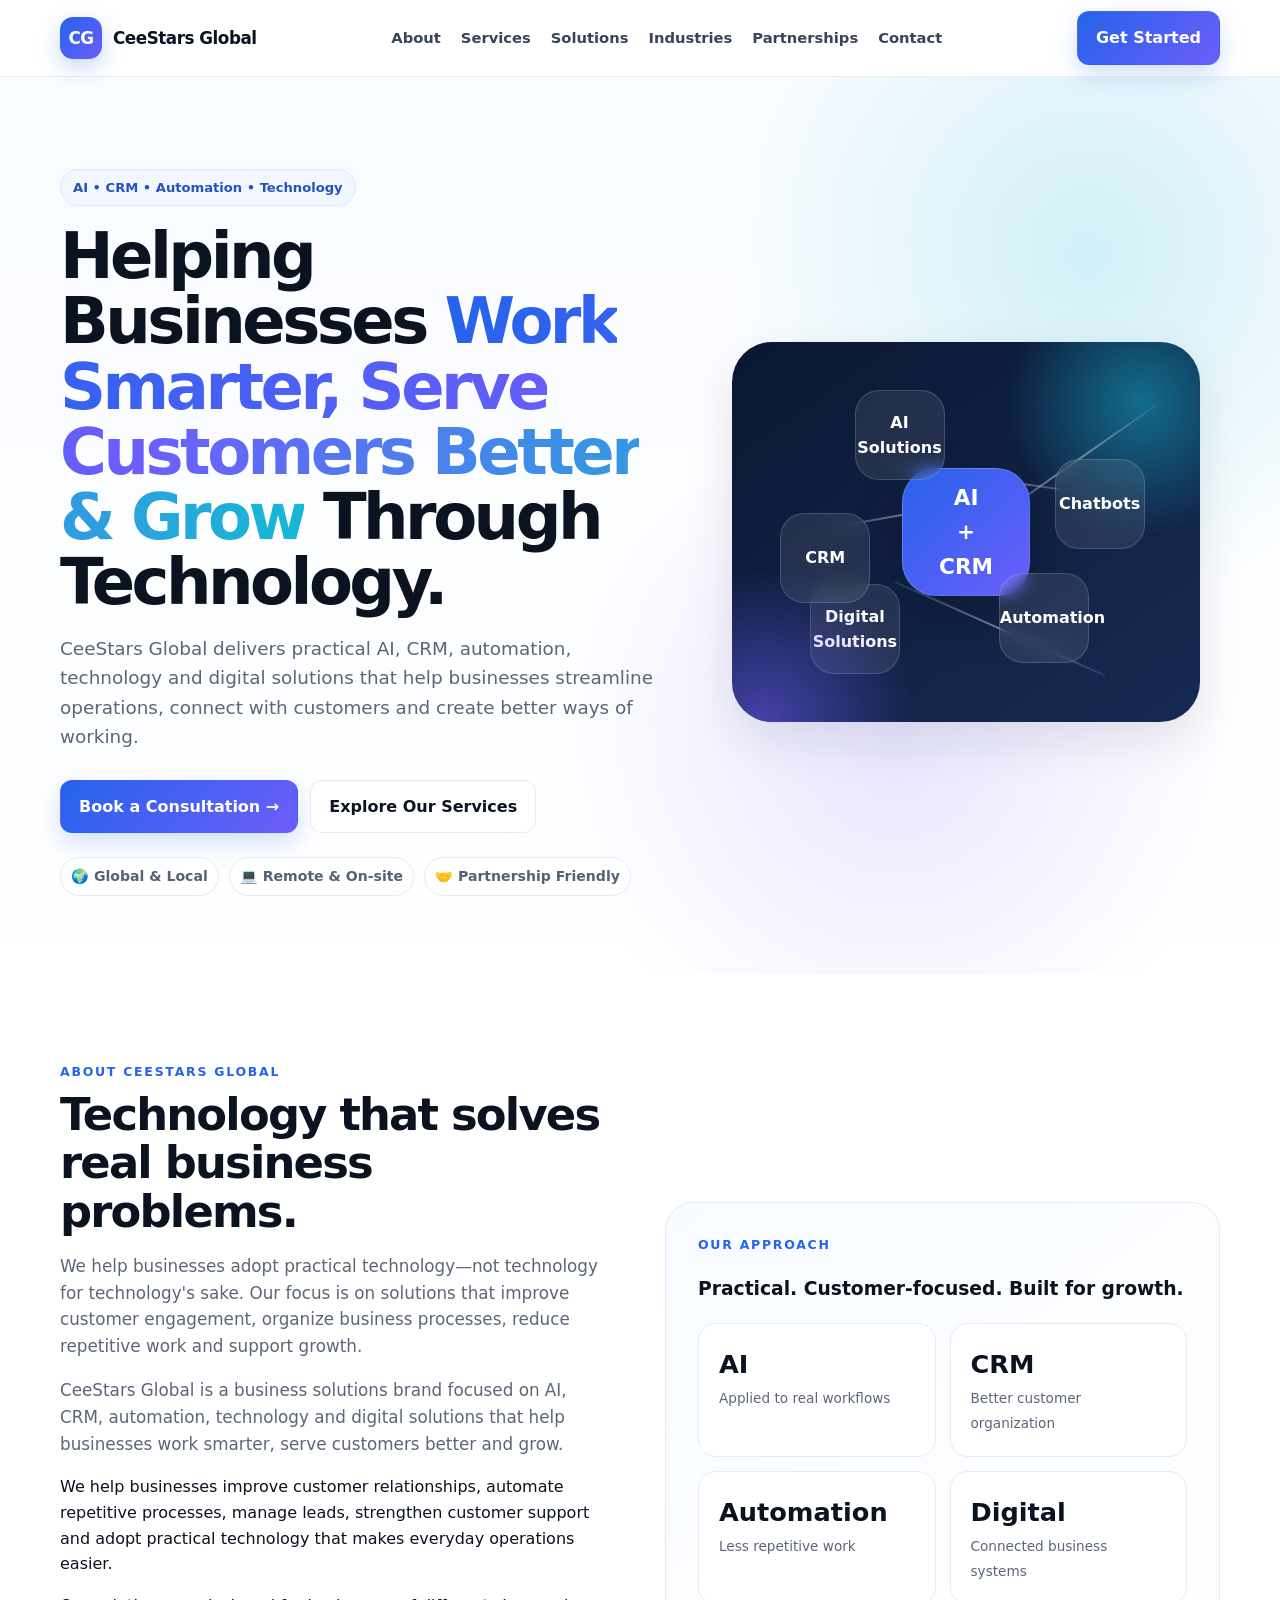
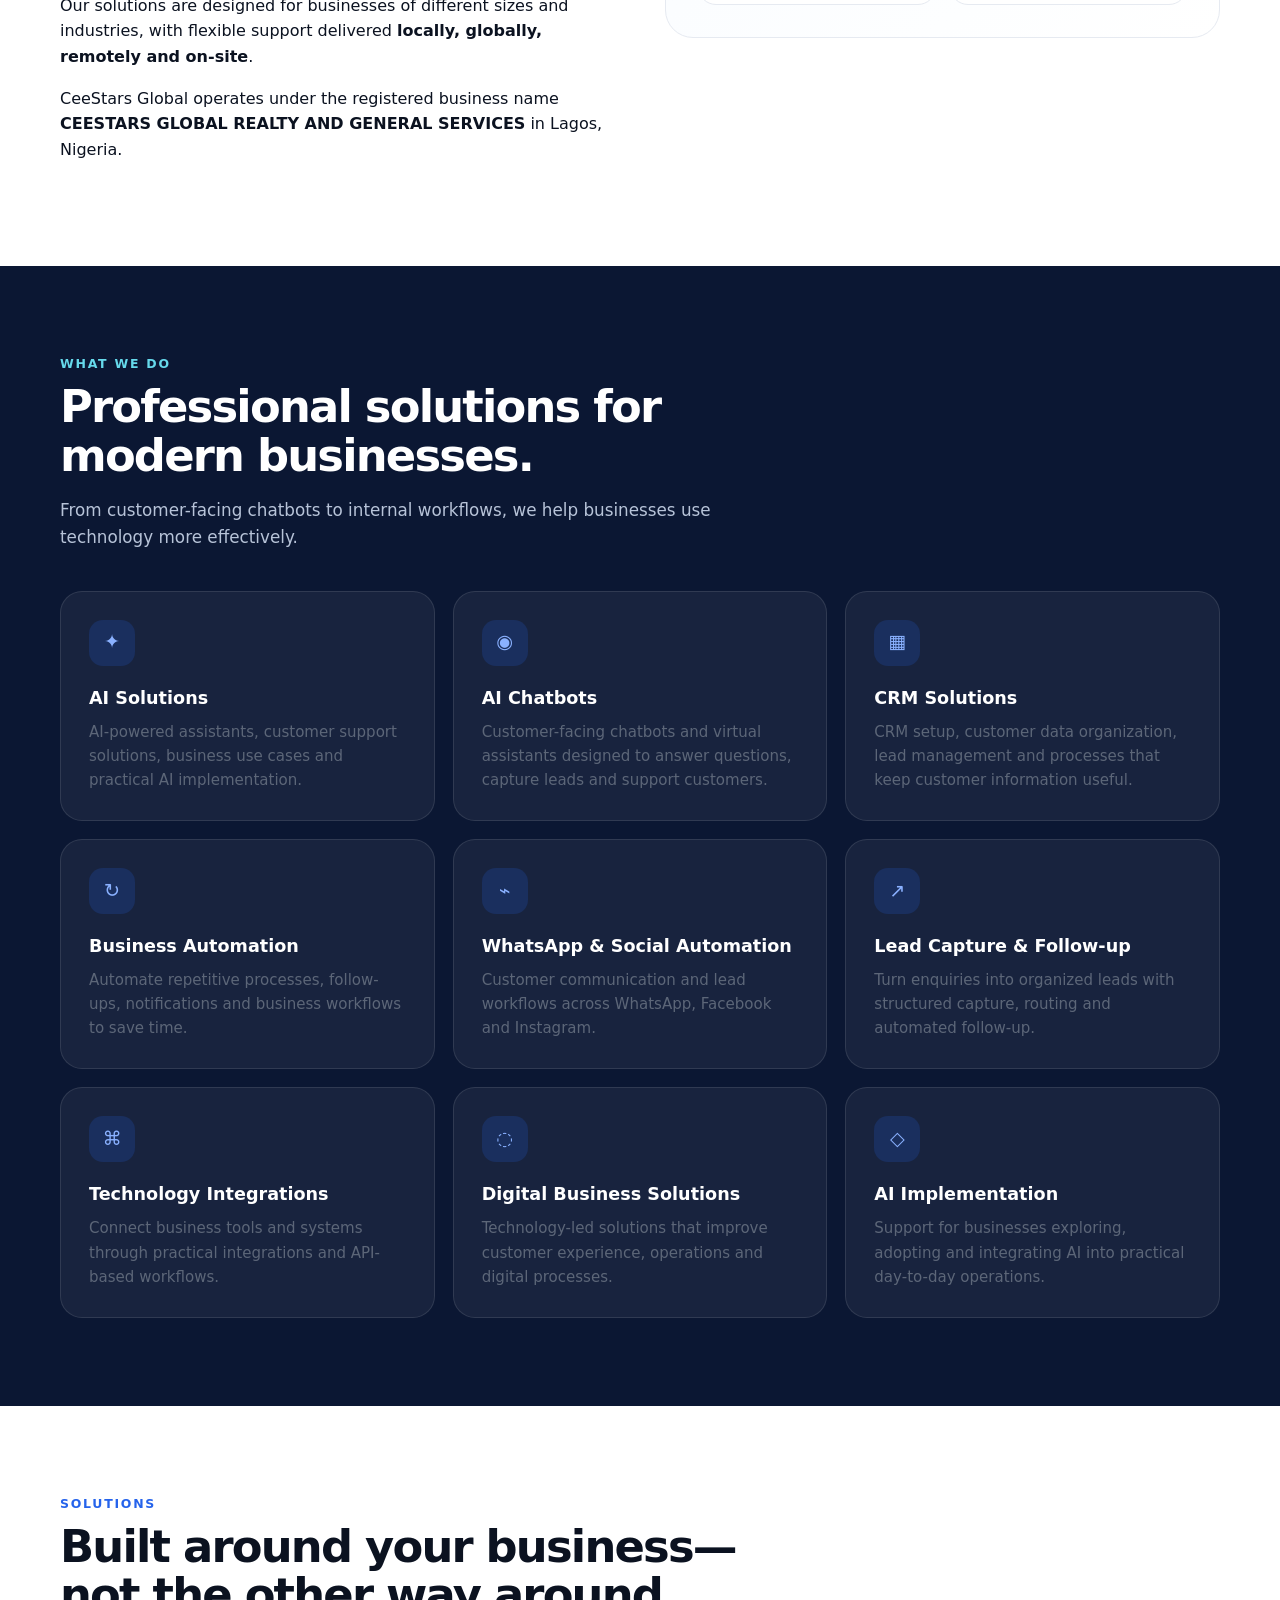
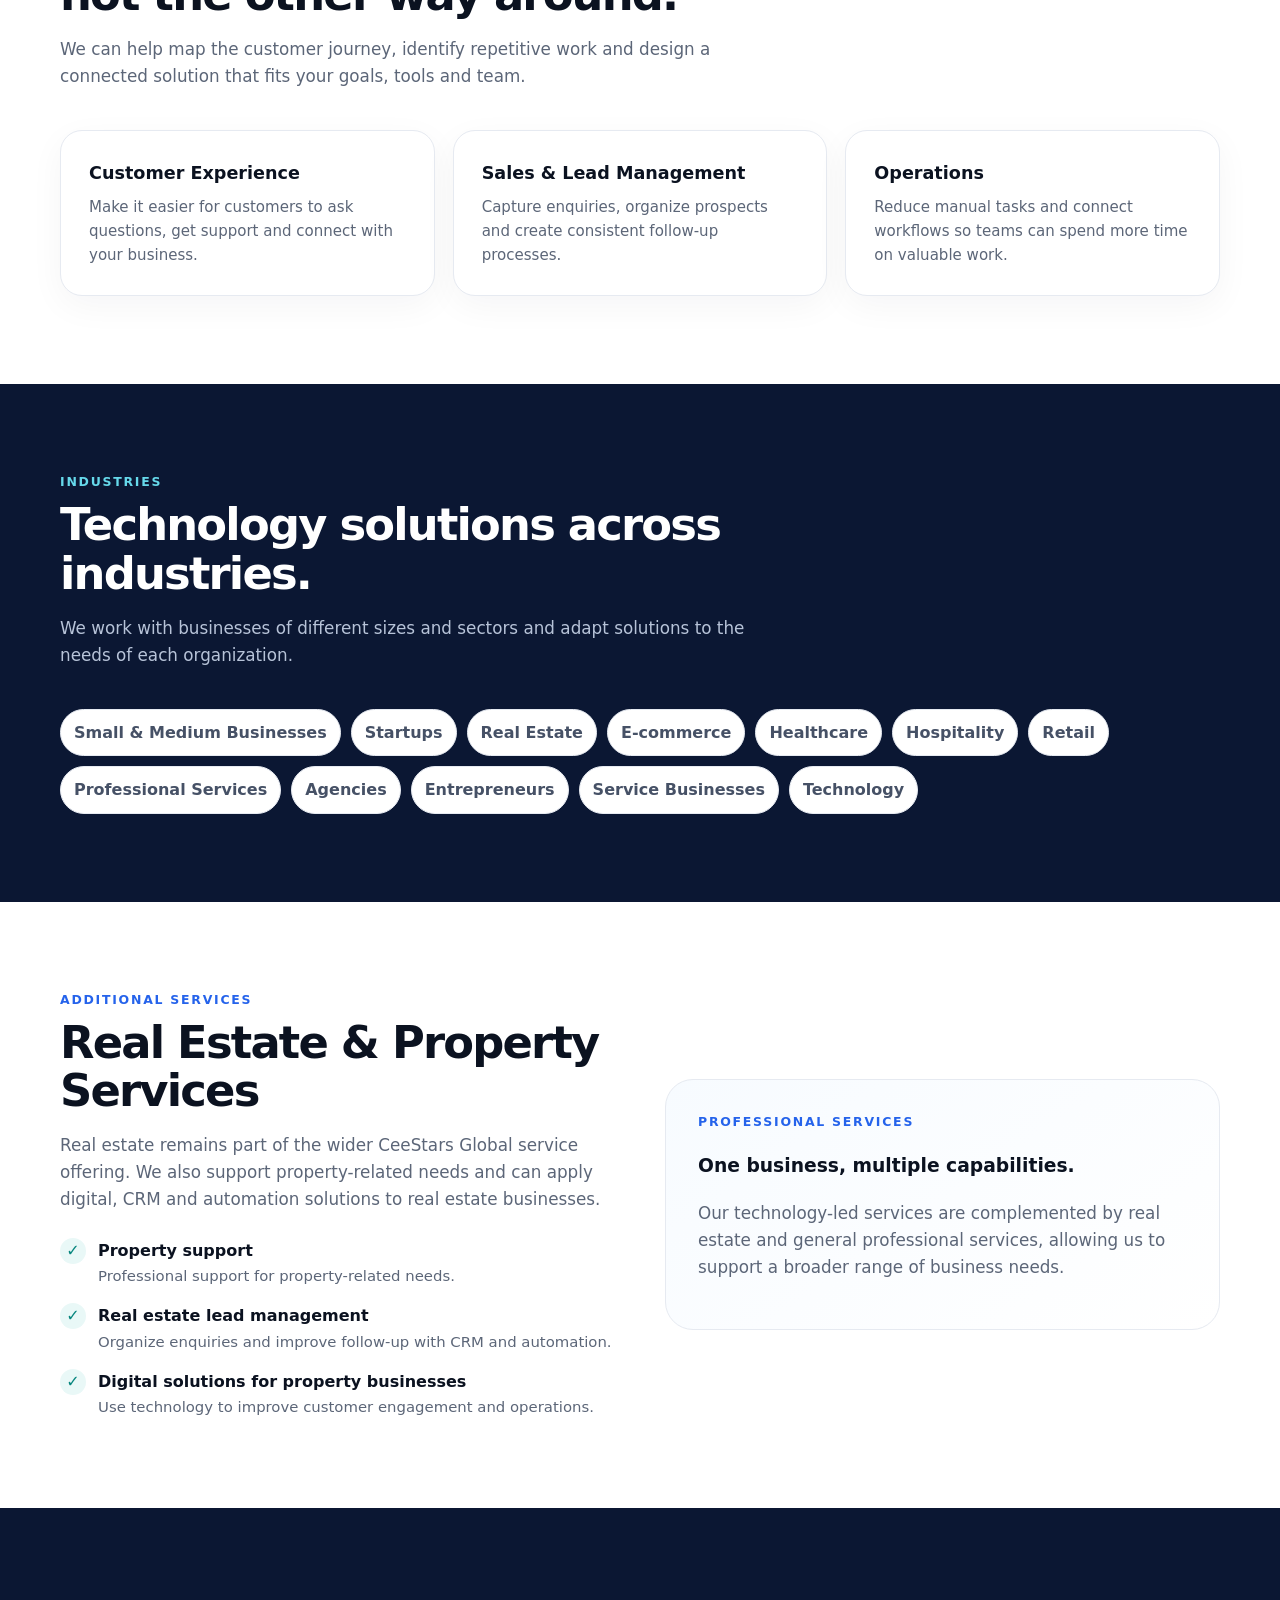
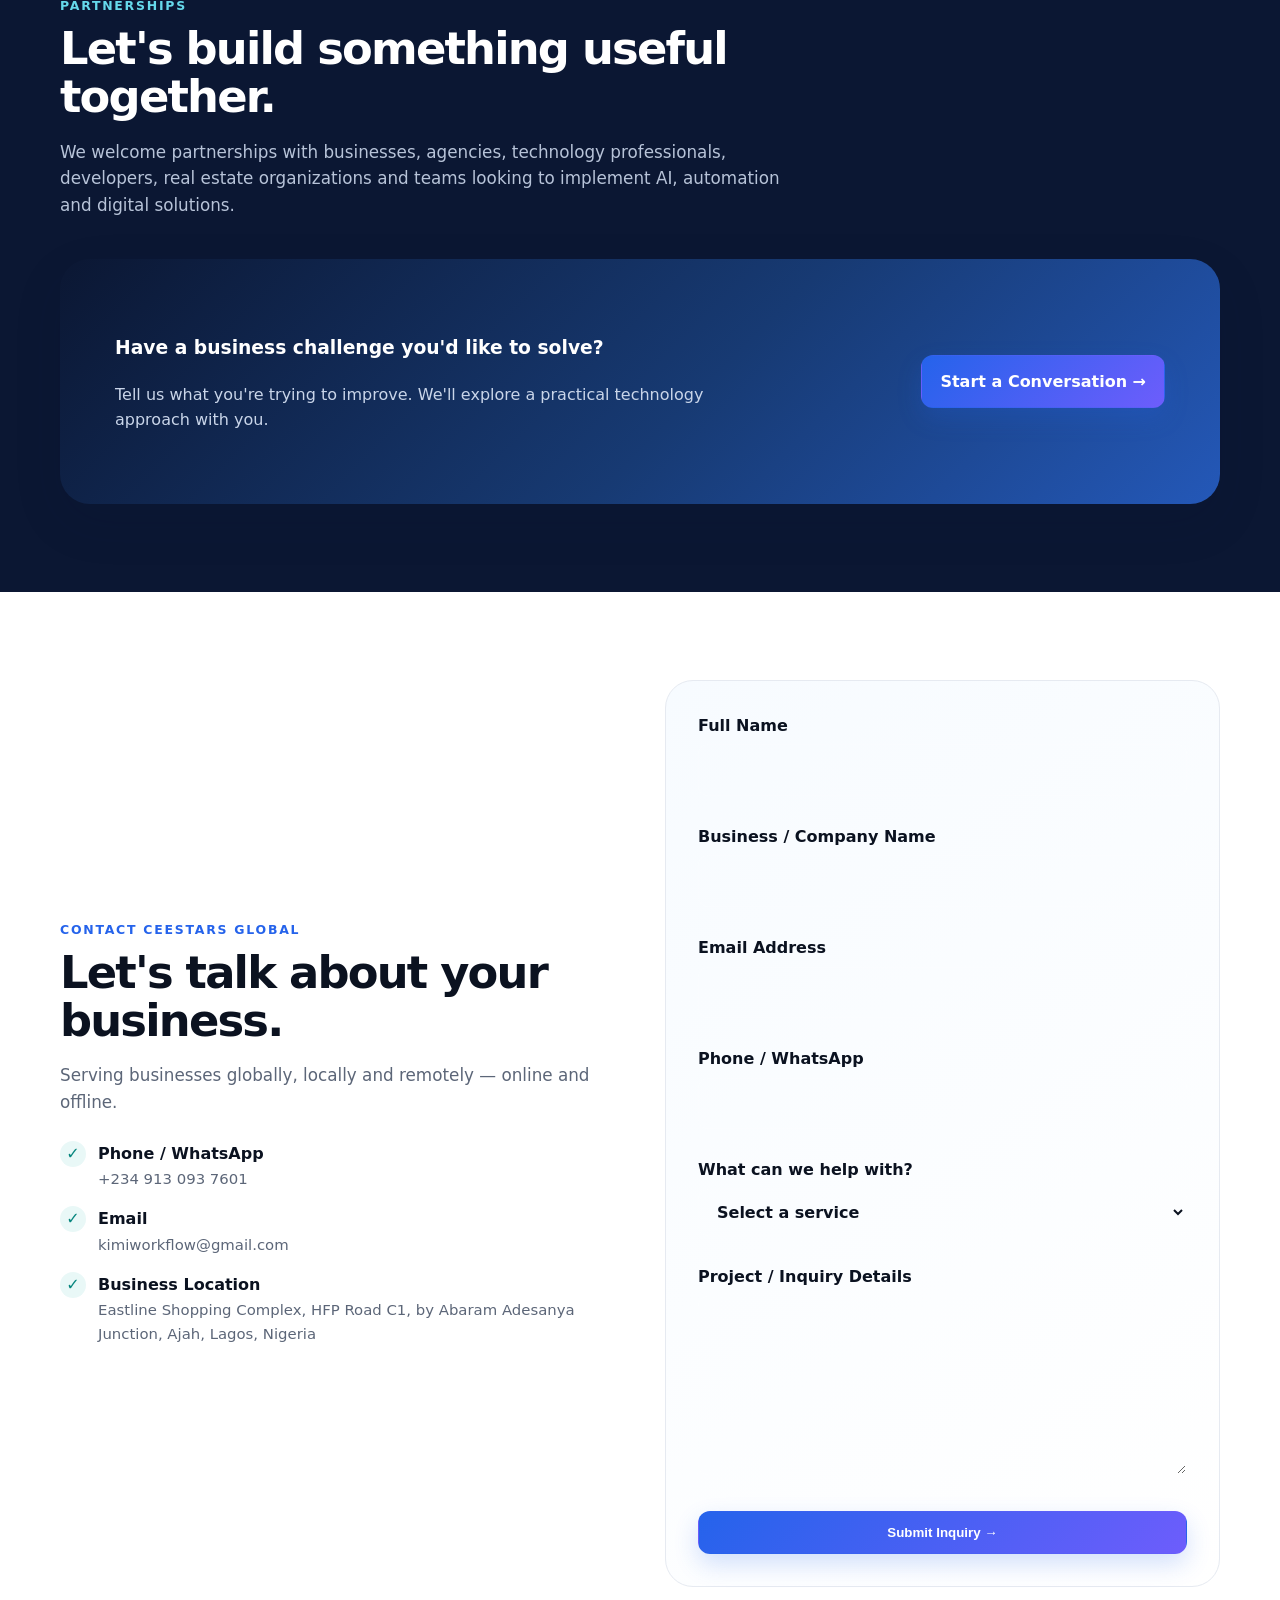
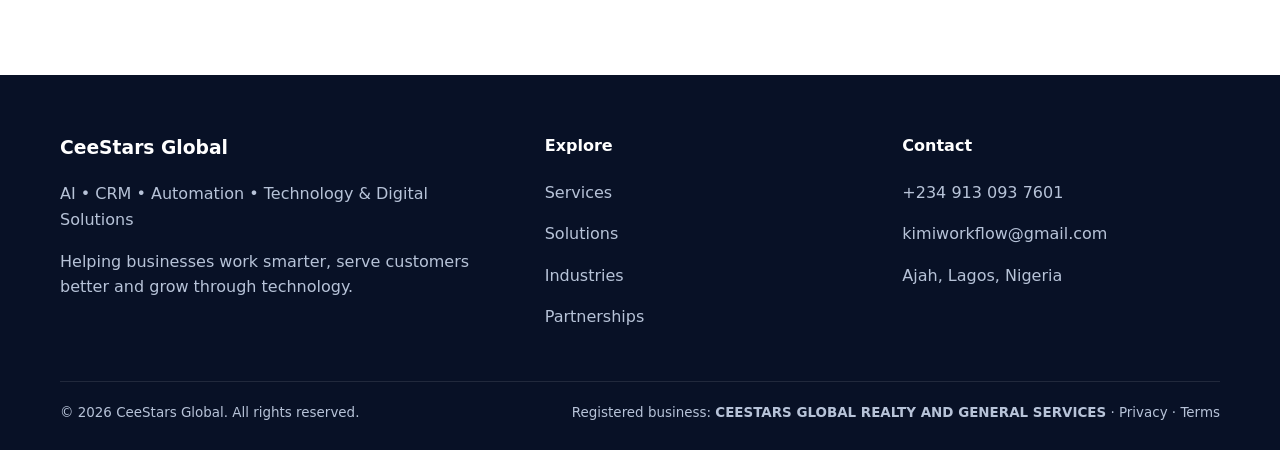
==== index.html @ 8e91f894 "Add files via upload" ====
<!doctype html>
<html lang="en">
<head>
<meta charset="utf-8">
<meta name="viewport" content="width=device-width, initial-scale=1">
<title>CeeStars Global | AI, CRM, Automation & Digital Solutions</title>
<meta name="description" content="CeeStars Global helps businesses use AI, CRM, automation, technology and digital solutions to work smarter, serve customers better and grow. Serving businesses globally, locally and remotely.">
<link rel="stylesheet" href="styles.css">
</head>
<body>
<header>
  <div class="container nav">
    <a class="brand" href="#home"><span class="logo">CG</span><span>CeeStars Global</span></a>
    <nav class="navlinks">
      <a href="#about">About</a><a href="#services">Services</a><a href="#solutions">Solutions</a><a href="#industries">Industries</a><a href="#partnerships">Partnerships</a><a href="#contact">Contact</a>
    </nav>
    <a class="btn btn-primary" href="#contact">Get Started</a>
    <button class="menu" aria-label="Menu">☰</button>
  </div>
</header>

<main id="home">
<section class="hero">
<div class="container hero-grid">
  <div>
    <span class="eyebrow">AI • CRM • Automation • Technology</span>
    <h1>Helping Businesses <span class="gradient">Work Smarter, Serve Customers Better & Grow</span> Through Technology.</h1>
    <p>CeeStars Global delivers practical AI, CRM, automation, technology and digital solutions that help businesses streamline operations, connect with customers and create better ways of working.</p>
    <div class="actions">
      <a class="btn btn-primary" href="#contact">Book a Consultation →</a>
      <a class="btn btn-secondary" href="#services">Explore Our Services</a>
    </div>
    <div class="meta"><span>🌍 Global & Local</span><span>💻 Remote & On-site</span><span>🤝 Partnership Friendly</span></div>
  </div>
  <div class="visual" aria-label="AI and business technology visual">
    <div class="orbit">
      <div class="network">
        <div class="line l1"></div><div class="line l2"></div><div class="line l3"></div><div class="line l4"></div>
        <div class="node main">AI<br>+<br>CRM</div>
        <div class="node n1">AI<br>Solutions</div><div class="node n2">Chatbots</div><div class="node n3">Automation</div><div class="node n4">Digital<br>Solutions</div><div class="node n5">CRM</div>
      </div>
    </div>
  </div>
</div>
</section>

<section id="about">
<div class="container split">
  <div>
    <div class="kicker">About CeeStars Global</div>
    <h2>Technology that solves real business problems.</h2>
    <p class="lead">We help businesses adopt practical technology—not technology for technology's sake. Our focus is on solutions that improve customer engagement, organize business processes, reduce repetitive work and support growth.</p>
    <p class="lead">CeeStars Global is a business solutions brand focused on AI, CRM, automation, technology and digital solutions that help businesses work smarter, serve customers better and grow.</p><p>We help businesses improve customer relationships, automate repetitive processes, manage leads, strengthen customer support and adopt practical technology that makes everyday operations easier.</p><p>Our solutions are designed for businesses of different sizes and industries, with flexible support delivered <strong>locally, globally, remotely and on-site</strong>.</p><p>CeeStars Global operates under the registered business name <strong>CEESTARS GLOBAL REALTY AND GENERAL SERVICES</strong> in Lagos, Nigeria.</p>
  </div>
  <div class="statbox">
    <div class="kicker">Our approach</div>
    <h3>Practical. Customer-focused. Built for growth.</h3>
    <div class="statgrid">
      <div class="stat"><strong>AI</strong><span>Applied to real workflows</span></div>
      <div class="stat"><strong>CRM</strong><span>Better customer organization</span></div>
      <div class="stat"><strong>Automation</strong><span>Less repetitive work</span></div>
      <div class="stat"><strong>Digital</strong><span>Connected business systems</span></div>
    </div>
  </div>
</div>
</section>

<section id="services" class="dark">
<div class="container">
<div class="section-head"><div class="kicker">What we do</div><h2>Professional solutions for modern businesses.</h2><p class="lead">From customer-facing chatbots to internal workflows, we help businesses use technology more effectively.</p></div>
<div class="grid cards">
  <div class="card"><div class="icon">✦</div><h3>AI Solutions</h3><p>AI-powered assistants, customer support solutions, business use cases and practical AI implementation.</p></div>
  <div class="card"><div class="icon">◉</div><h3>AI Chatbots</h3><p>Customer-facing chatbots and virtual assistants designed to answer questions, capture leads and support customers.</p></div>
  <div class="card"><div class="icon">▦</div><h3>CRM Solutions</h3><p>CRM setup, customer data organization, lead management and processes that keep customer information useful.</p></div>
  <div class="card"><div class="icon">↻</div><h3>Business Automation</h3><p>Automate repetitive processes, follow-ups, notifications and business workflows to save time.</p></div>
  <div class="card"><div class="icon">⌁</div><h3>WhatsApp & Social Automation</h3><p>Customer communication and lead workflows across WhatsApp, Facebook and Instagram.</p></div>
  <div class="card"><div class="icon">↗</div><h3>Lead Capture & Follow-up</h3><p>Turn enquiries into organized leads with structured capture, routing and automated follow-up.</p></div>
  <div class="card"><div class="icon">⌘</div><h3>Technology Integrations</h3><p>Connect business tools and systems through practical integrations and API-based workflows.</p></div>
  <div class="card"><div class="icon">◌</div><h3>Digital Business Solutions</h3><p>Technology-led solutions that improve customer experience, operations and digital processes.</p></div>
  <div class="card"><div class="icon">◇</div><h3>AI Implementation</h3><p>Support for businesses exploring, adopting and integrating AI into practical day-to-day operations.</p></div>
</div>
</div>
</section>

<section id="solutions">
<div class="container">
<div class="section-head"><div class="kicker">Solutions</div><h2>Built around your business—not the other way around.</h2><p class="lead">We can help map the customer journey, identify repetitive work and design a connected solution that fits your goals, tools and team.</p></div>
<div class="grid cards">
  <div class="card"><h3>Customer Experience</h3><p>Make it easier for customers to ask questions, get support and connect with your business.</p></div>
  <div class="card"><h3>Sales & Lead Management</h3><p>Capture enquiries, organize prospects and create consistent follow-up processes.</p></div>
  <div class="card"><h3>Operations</h3><p>Reduce manual tasks and connect workflows so teams can spend more time on valuable work.</p></div>
</div>
</div>
</section>

<section id="industries" class="dark">
<div class="container">
<div class="section-head"><div class="kicker">Industries</div><h2>Technology solutions across industries.</h2><p class="lead">We work with businesses of different sizes and sectors and adapt solutions to the needs of each organization.</p></div>
<div class="industry">
  <span class="pill">Small & Medium Businesses</span><span class="pill">Startups</span><span class="pill">Real Estate</span><span class="pill">E-commerce</span><span class="pill">Healthcare</span><span class="pill">Hospitality</span><span class="pill">Retail</span><span class="pill">Professional Services</span><span class="pill">Agencies</span><span class="pill">Entrepreneurs</span><span class="pill">Service Businesses</span><span class="pill">Technology</span>
</div>
</div>
</section>

<section id="real-estate">
<div class="container split">
  <div>
    <div class="kicker">Additional Services</div>
    <h2>Real Estate & Property Services</h2>
    <p class="lead">Real estate remains part of the wider CeeStars Global service offering. We also support property-related needs and can apply digital, CRM and automation solutions to real estate businesses.</p>
    <div class="checks">
      <div class="check"><span class="checkmark">✓</span><div><b>Property support</b><p>Professional support for property-related needs.</p></div></div>
      <div class="check"><span class="checkmark">✓</span><div><b>Real estate lead management</b><p>Organize enquiries and improve follow-up with CRM and automation.</p></div></div>
      <div class="check"><span class="checkmark">✓</span><div><b>Digital solutions for property businesses</b><p>Use technology to improve customer engagement and operations.</p></div></div>
    </div>
  </div>
  <div class="statbox"><div class="kicker">Professional Services</div><h3>One business, multiple capabilities.</h3><p class="lead">Our technology-led services are complemented by real estate and general professional services, allowing us to support a broader range of business needs.</p></div>
</div>
</section>

<section id="partnerships" class="dark">
<div class="container">
<div class="section-head"><div class="kicker">Partnerships</div><h2>Let's build something useful together.</h2><p class="lead">We welcome partnerships with businesses, agencies, technology professionals, developers, real estate organizations and teams looking to implement AI, automation and digital solutions.</p></div>
<div class="cta">
  <div><h3>Have a business challenge you'd like to solve?</h3><p>Tell us what you're trying to improve. We'll explore a practical technology approach with you.</p></div>
  <a class="btn btn-primary" href="#contact">Start a Conversation →</a>
</div>
</div>
</section>

<section id="contact">
<div class="container split">
  <div>
    <div class="kicker">Contact CeeStars Global</div>
    <h2>Let's talk about your business.</h2>
    <p class="lead">Serving businesses globally, locally and remotely — online and offline.</p>
    <div class="checks">
      <div class="check"><span class="checkmark">✓</span><div><b>Phone / WhatsApp</b><p><a href="tel:+2349130937601">+234 913 093 7601</a></p></div></div>
      <div class="check"><span class="checkmark">✓</span><div><b>Email</b><p><a href="mailto:kimiworkflow@gmail.com">kimiworkflow@gmail.com</a></p></div></div>
      <div class="check"><span class="checkmark">✓</span><div><b>Business Location</b><p>Eastline Shopping Complex, HFP Road C1, by Abaram Adesanya Junction, Ajah, Lagos, Nigeria</p></div></div>
    </div>
  </div>
  <div class="statbox">
    <form name="ceestars-contact" method="POST" data-netlify="true" netlify-honeypot="bot-field">
      <input type="hidden" name="form-name" value="ceestars-contact">
      <p class="hidden-field"><label>Don’t fill this out if you’re human: <input name="bot-field"></label></p>
      <label>Full Name<input type="text" name="name" required></label>
      <label>Business / Company Name<input type="text" name="company"></label>
      <label>Email Address<input type="email" name="email" required></label>
      <label>Phone / WhatsApp<input type="tel" name="phone"></label>
      <label>What can we help with?<select name="interest" required><option value="">Select a service</option><option>AI Solutions</option><option>CRM Solutions</option><option>Automation</option><option>Chatbots & Virtual Assistants</option><option>WhatsApp / Social Automation</option><option>Technology & Digital Solutions</option><option>Real Estate & Property Services</option><option>Partnership</option></select></label>
      <label>Project / Inquiry Details<textarea name="message" rows="6" required></textarea></label>
      <button class="btn btn-primary" type="submit">Submit Inquiry →</button>
    </form>
  </div>
</div>
</section>
</main>

<footer>
<div class="container">
<div class="footer-grid">
  <div><h3>CeeStars Global</h3><p>AI • CRM • Automation • Technology & Digital Solutions</p><p>Helping businesses work smarter, serve customers better and grow through technology.</p></div>
  <div><h4>Explore</h4><p><a href="#services">Services</a></p><p><a href="#solutions">Solutions</a></p><p><a href="#industries">Industries</a></p><p><a href="#partnerships">Partnerships</a></p></div>
  <div><h4>Contact</h4><p><a href="tel:+2349130937601">+234 913 093 7601</a></p><p><a href="mailto:kimiworkflow@gmail.com">kimiworkflow@gmail.com</a></p><p>Ajah, Lagos, Nigeria</p></div>
</div>
<div class="footer-bottom">
  <span>© 2026 CeeStars Global. All rights reserved.</span>
  <span>Registered business: <strong>CEESTARS GLOBAL REALTY AND GENERAL SERVICES</strong> · <a href="privacy.html">Privacy</a> · <a href="terms.html">Terms</a></span>
</div>
</div>
</footer>
<script>
document.querySelector('.menu').addEventListener('click',()=>{const n=document.querySelector('.navlinks'); n.style.display=n.style.display==='flex'?'none':'flex'; n.style.position='absolute'; n.style.top='68px'; n.style.left='0'; n.style.right='0'; n.style.padding='18px'; n.style.background='#fff'; n.style.flexDirection='column'; n.style.borderBottom='1px solid #e6eaf1';});
</script>
</body>
</html>
---- styles.css ----
:root{
  --ink:#0b1220;
  --muted:#5c6678;
  --paper:#f7f9fc;
  --white:#ffffff;
  --navy:#0b1733;
  --blue:#2563eb;
  --cyan:#16b8d4;
  --violet:#6d5dfc;
  --line:#e6eaf1;
  --shadow:0 18px 50px rgba(11,23,51,.10);
  --radius:22px;
}
*{box-sizing:border-box}
html{scroll-behavior:smooth}
body{margin:0;font-family:Inter,ui-sans-serif,system-ui,-apple-system,BlinkMacSystemFont,"Segoe UI",sans-serif;color:var(--ink);background:var(--white);line-height:1.6}
a{text-decoration:none;color:inherit}
.container{width:min(1160px,92%);margin:auto}
header{position:sticky;top:0;z-index:50;background:rgba(255,255,255,.92);backdrop-filter:blur(16px);border-bottom:1px solid rgba(230,234,241,.8)}
.nav{height:76px;display:flex;align-items:center;justify-content:space-between;gap:24px}
.brand{display:flex;align-items:center;gap:11px;font-weight:800;letter-spacing:-.03em}
.logo{width:42px;height:42px;border-radius:13px;display:grid;place-items:center;color:#fff;font-weight:900;background:linear-gradient(135deg,var(--blue),var(--violet));box-shadow:0 8px 22px rgba(37,99,235,.25)}
.brand span{font-size:1.05rem}
.navlinks{display:flex;gap:20px;align-items:center;font-size:.92rem;font-weight:650;color:#39445a}
.navlinks a:hover{color:var(--blue)}
.btn{display:inline-flex;align-items:center;justify-content:center;gap:8px;padding:13px 18px;border-radius:12px;font-weight:750;border:1px solid transparent;transition:.2s}
.btn-primary{color:#fff;background:linear-gradient(135deg,var(--blue),var(--violet));box-shadow:0 10px 25px rgba(37,99,235,.2)}
.btn-primary:hover{transform:translateY(-1px);box-shadow:0 14px 30px rgba(37,99,235,.27)}
.btn-secondary{background:#fff;border-color:var(--line)}
.menu{display:none;border:0;background:none;font-size:1.5rem}
.hero{background:
 radial-gradient(circle at 85% 20%,rgba(22,184,212,.18),transparent 27%),
 radial-gradient(circle at 70% 75%,rgba(109,93,252,.15),transparent 30%),
 linear-gradient(180deg,#f8fbff 0%,#fff 100%);
 padding:92px 0 78px;overflow:hidden}
.hero-grid{display:grid;grid-template-columns:1.08fr .92fr;gap:56px;align-items:center}
.eyebrow{display:inline-flex;padding:7px 12px;border:1px solid #dce7ff;border-radius:999px;background:#f1f6ff;color:#2453bd;font-size:.82rem;font-weight:800}
h1{font-size:clamp(2.7rem,5vw,4.65rem);line-height:1.02;letter-spacing:-.055em;margin:18px 0}
.gradient{background:linear-gradient(90deg,var(--blue),var(--violet),var(--cyan));-webkit-background-clip:text;background-clip:text;color:transparent}
.hero p{font-size:1.15rem;color:var(--muted);max-width:680px}
.actions{display:flex;gap:12px;flex-wrap:wrap;margin-top:28px}
.meta{display:flex;gap:10px;flex-wrap:wrap;margin-top:24px;color:#566176;font-size:.88rem;font-weight:650}
.meta span{padding:7px 10px;background:#fff;border:1px solid var(--line);border-radius:999px}
.visual{position:relative;min-height:420px}
.orbit{position:absolute;inset:20px;border-radius:40px;background:linear-gradient(145deg,#0b1733,#162a52);box-shadow:var(--shadow);overflow:hidden}
.orbit:before,.orbit:after{content:"";position:absolute;border-radius:50%;filter:blur(1px)}
.orbit:before{width:280px;height:280px;right:-80px;top:-80px;background:radial-gradient(circle,rgba(22,184,212,.5),transparent 68%)}
.orbit:after{width:320px;height:320px;left:-130px;bottom:-160px;background:radial-gradient(circle,rgba(109,93,252,.55),transparent 68%)}
.network{position:absolute;inset:48px;display:grid;place-items:center}
.node{position:absolute;width:90px;height:90px;border-radius:24px;background:rgba(255,255,255,.09);border:1px solid rgba(255,255,255,.16);display:grid;place-items:center;color:#fff;font-weight:850;text-align:center;backdrop-filter:blur(8px)}
.node.main{width:128px;height:128px;border-radius:34px;background:linear-gradient(135deg,var(--blue),var(--violet));font-size:1.35rem;box-shadow:0 20px 50px rgba(0,0,0,.22)}
.n1{top:0;left:20%}.n2{top:24%;right:2%}.n3{bottom:4%;right:17%}.n4{bottom:0;left:8%}.n5{top:43%;left:0}
.line{position:absolute;height:2px;background:linear-gradient(90deg,rgba(22,184,212,.2),rgba(255,255,255,.45),rgba(109,93,252,.2));transform-origin:left center}
.l1{width:210px;top:26%;left:29%;transform:rotate(8deg)}.l2{width:210px;top:47%;left:55%;transform:rotate(-35deg)}.l3{width:230px;top:67%;left:31%;transform:rotate(24deg)}.l4{width:170px;top:48%;left:13%;transform:rotate(-10deg)}
section{padding:88px 0}
.section-head{max-width:720px;margin-bottom:40px}
.kicker{font-size:.78rem;text-transform:uppercase;letter-spacing:.14em;font-weight:850;color:var(--blue)}
h2{font-size:clamp(2rem,3.5vw,3.1rem);line-height:1.08;letter-spacing:-.04em;margin:9px 0 14px}
.lead{color:var(--muted);font-size:1.05rem}
.grid{display:grid;gap:18px}
.cards{grid-template-columns:repeat(3,1fr)}
.card{padding:28px;background:#fff;border:1px solid var(--line);border-radius:var(--radius);box-shadow:0 10px 35px rgba(11,23,51,.045)}
.card:hover{transform:translateY(-3px);box-shadow:var(--shadow);transition:.2s}
.icon{width:46px;height:46px;border-radius:14px;display:grid;place-items:center;background:#eef4ff;color:var(--blue);font-size:1.2rem;margin-bottom:18px}
.card h3{margin:0 0 8px;font-size:1.1rem}
.card p{margin:0;color:var(--muted);font-size:.94rem}
.dark{background:var(--navy);color:#fff}
.dark .lead{color:#b7c3d8}.dark .kicker{color:#66d9eb}
.dark .card{background:rgba(255,255,255,.055);border-color:rgba(255,255,255,.10);box-shadow:none}
.dark .icon{background:rgba(37,99,235,.18);color:#8ab1ff}
.split{display:grid;grid-template-columns:1fr 1fr;gap:50px;align-items:center}
.checks{display:grid;gap:14px;margin-top:25px}
.check{display:flex;gap:12px;align-items:flex-start}
.check b{display:block}.check p{margin:2px 0 0;color:var(--muted);font-size:.93rem}
.checkmark{width:26px;height:26px;border-radius:50%;display:grid;place-items:center;background:#e9f8f7;color:#07867e;font-weight:900;flex:none}
.statbox{padding:32px;border:1px solid var(--line);border-radius:28px;background:linear-gradient(145deg,#f7fbff,#fff)}
.statgrid{display:grid;grid-template-columns:1fr 1fr;gap:14px;margin-top:18px}
.stat{padding:20px;background:#fff;border:1px solid var(--line);border-radius:18px}
.stat strong{font-size:1.6rem;display:block}.stat span{font-size:.85rem;color:var(--muted)}
.industry{display:flex;flex-wrap:wrap;gap:10px}.pill{padding:10px 13px;border:1px solid var(--line);border-radius:999px;background:#fff;font-weight:650;color:#465166}
.cta{padding:55px;border-radius:30px;background:linear-gradient(135deg,#0b1733,#173a73 55%,#2458b8);color:#fff;display:flex;justify-content:space-between;gap:30px;align-items:center;box-shadow:var(--shadow)}
.cta p{color:#c9d5e9;max-width:650px}
footer{background:#081126;color:#b7c3d8;padding:58px 0 26px}
.footer-grid{display:grid;grid-template-columns:1.4fr 1fr 1fr;gap:40px}
footer h3,footer h4{color:#fff;margin-top:0}
footer a:hover{color:#fff}
.footer-bottom{border-top:1px solid rgba(255,255,255,.1);margin-top:35px;padding-top:20px;font-size:.84rem;display:flex;justify-content:space-between;gap:20px;flex-wrap:wrap}
small{color:#6c7890}
form{display:grid;gap:14px}
input,textarea,select{width:100%;padding:14px 15px;border:1px solid var(--line);border-radius:12px;font:inherit;background:#fff}
textarea{min-height:145px;resize:vertical}
@media(max-width:900px){
 .navlinks{display:none}.menu{display:block}.hero-grid,.split{grid-template-columns:1fr}.visual{min-height:350px}.cards{grid-template-columns:1fr 1fr}.footer-grid{grid-template-columns:1fr 1fr}
}
@media(max-width:600px){
 .hero{padding:65px 0}.visual{min-height:300px}.orbit{inset:0}.node{transform:scale(.8)}.cards{grid-template-columns:1fr}.footer-grid{grid-template-columns:1fr}.cta{padding:34px;display:block}.cta .btn{margin-top:12px}.nav{height:68px}
}

.hidden-field{display:none!important;}
form label{display:block;margin-bottom:14px;font-weight:600;}
form input,form select,form textarea{width:100%;margin-top:6px;padding:12px 14px;border:1px solid rgba(255,255,255,.14);border-radius:10px;background:rgba(255,255,255,.04);color:inherit;font:inherit;box-sizing:border-box;}
form textarea{resize:vertical;}
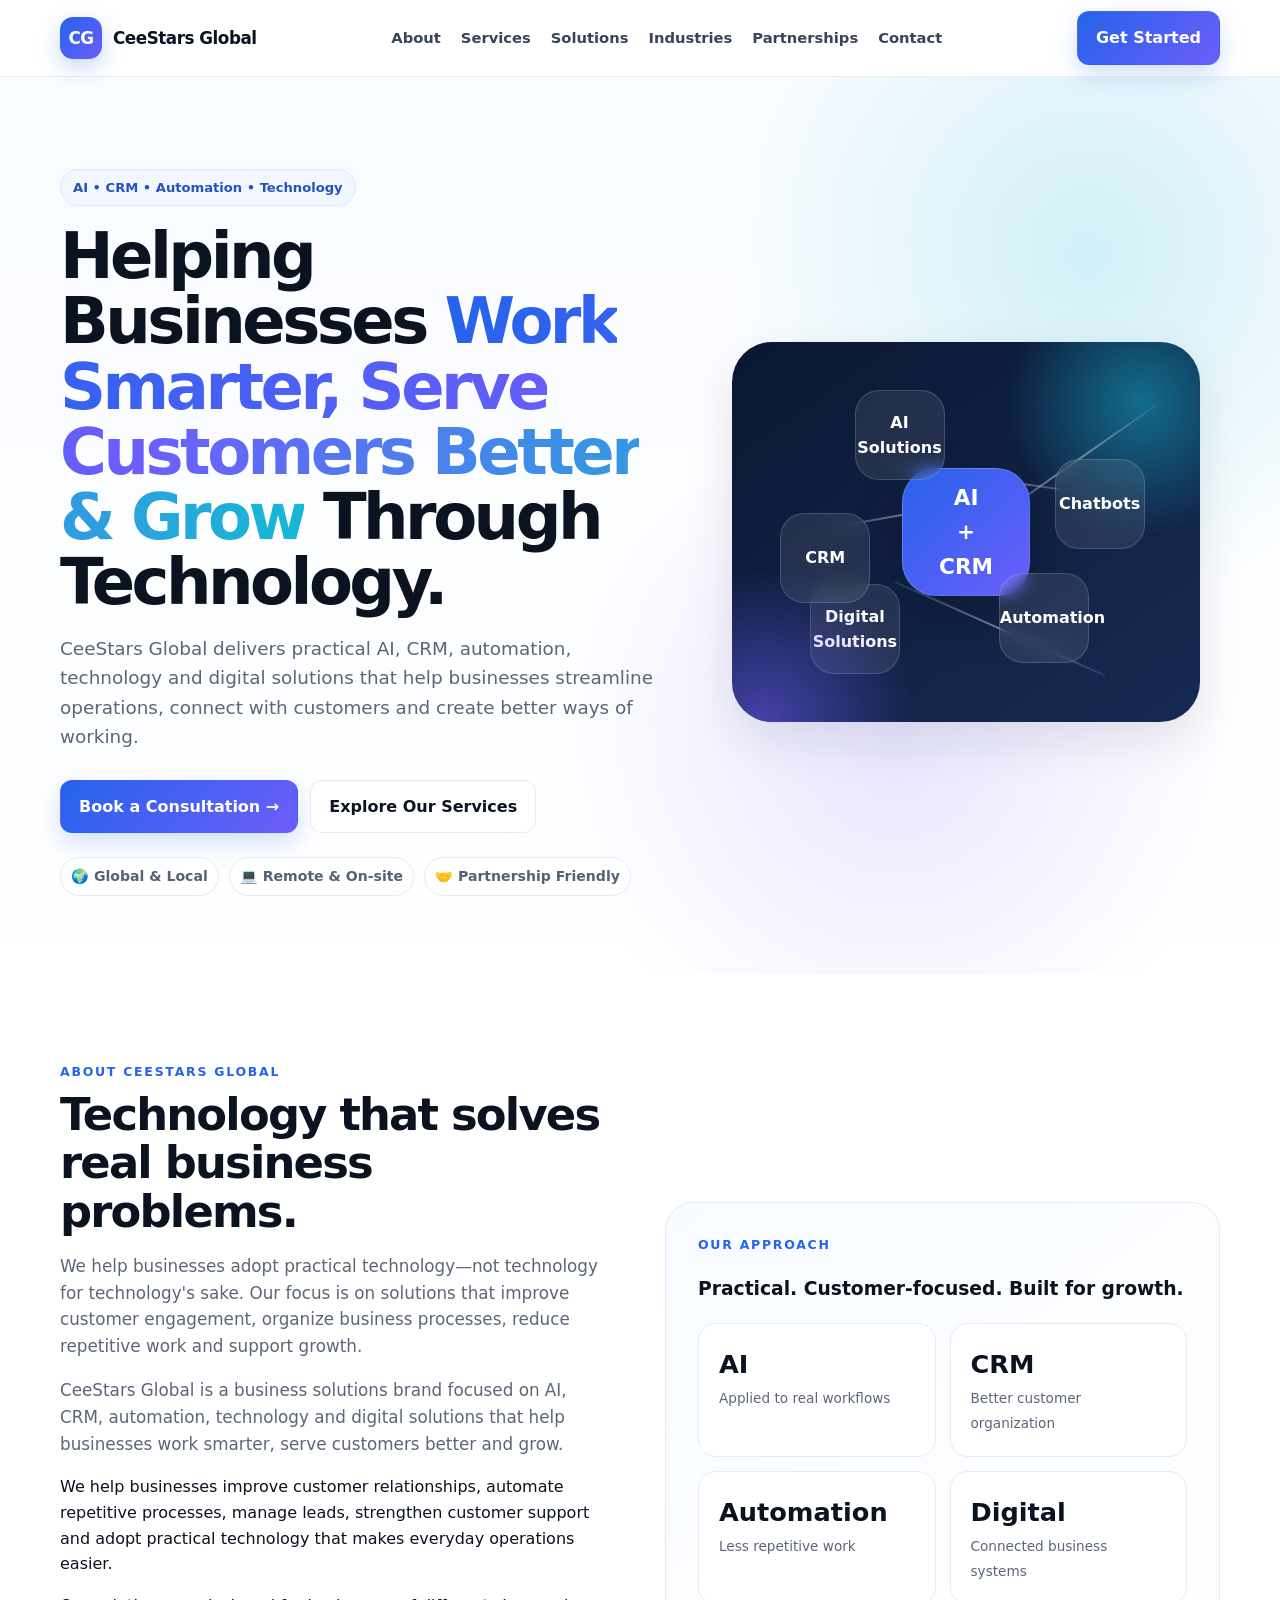
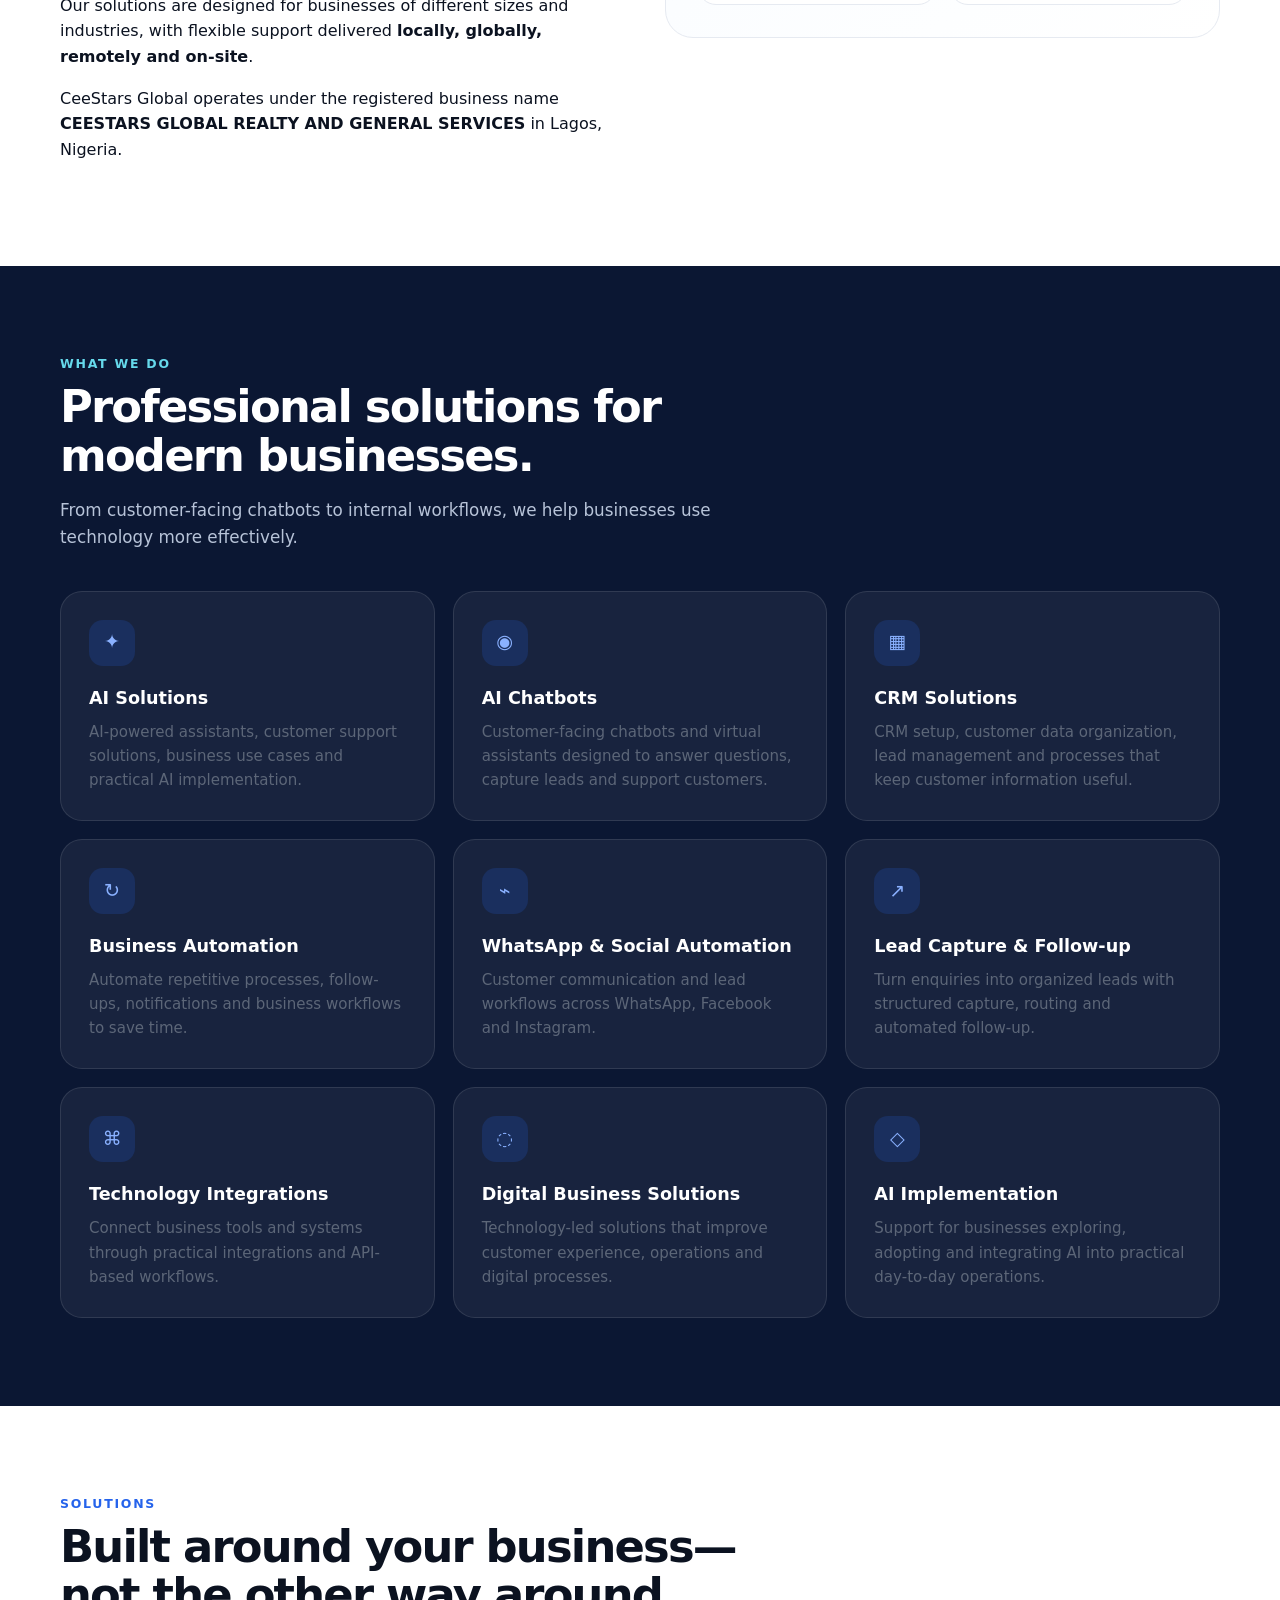
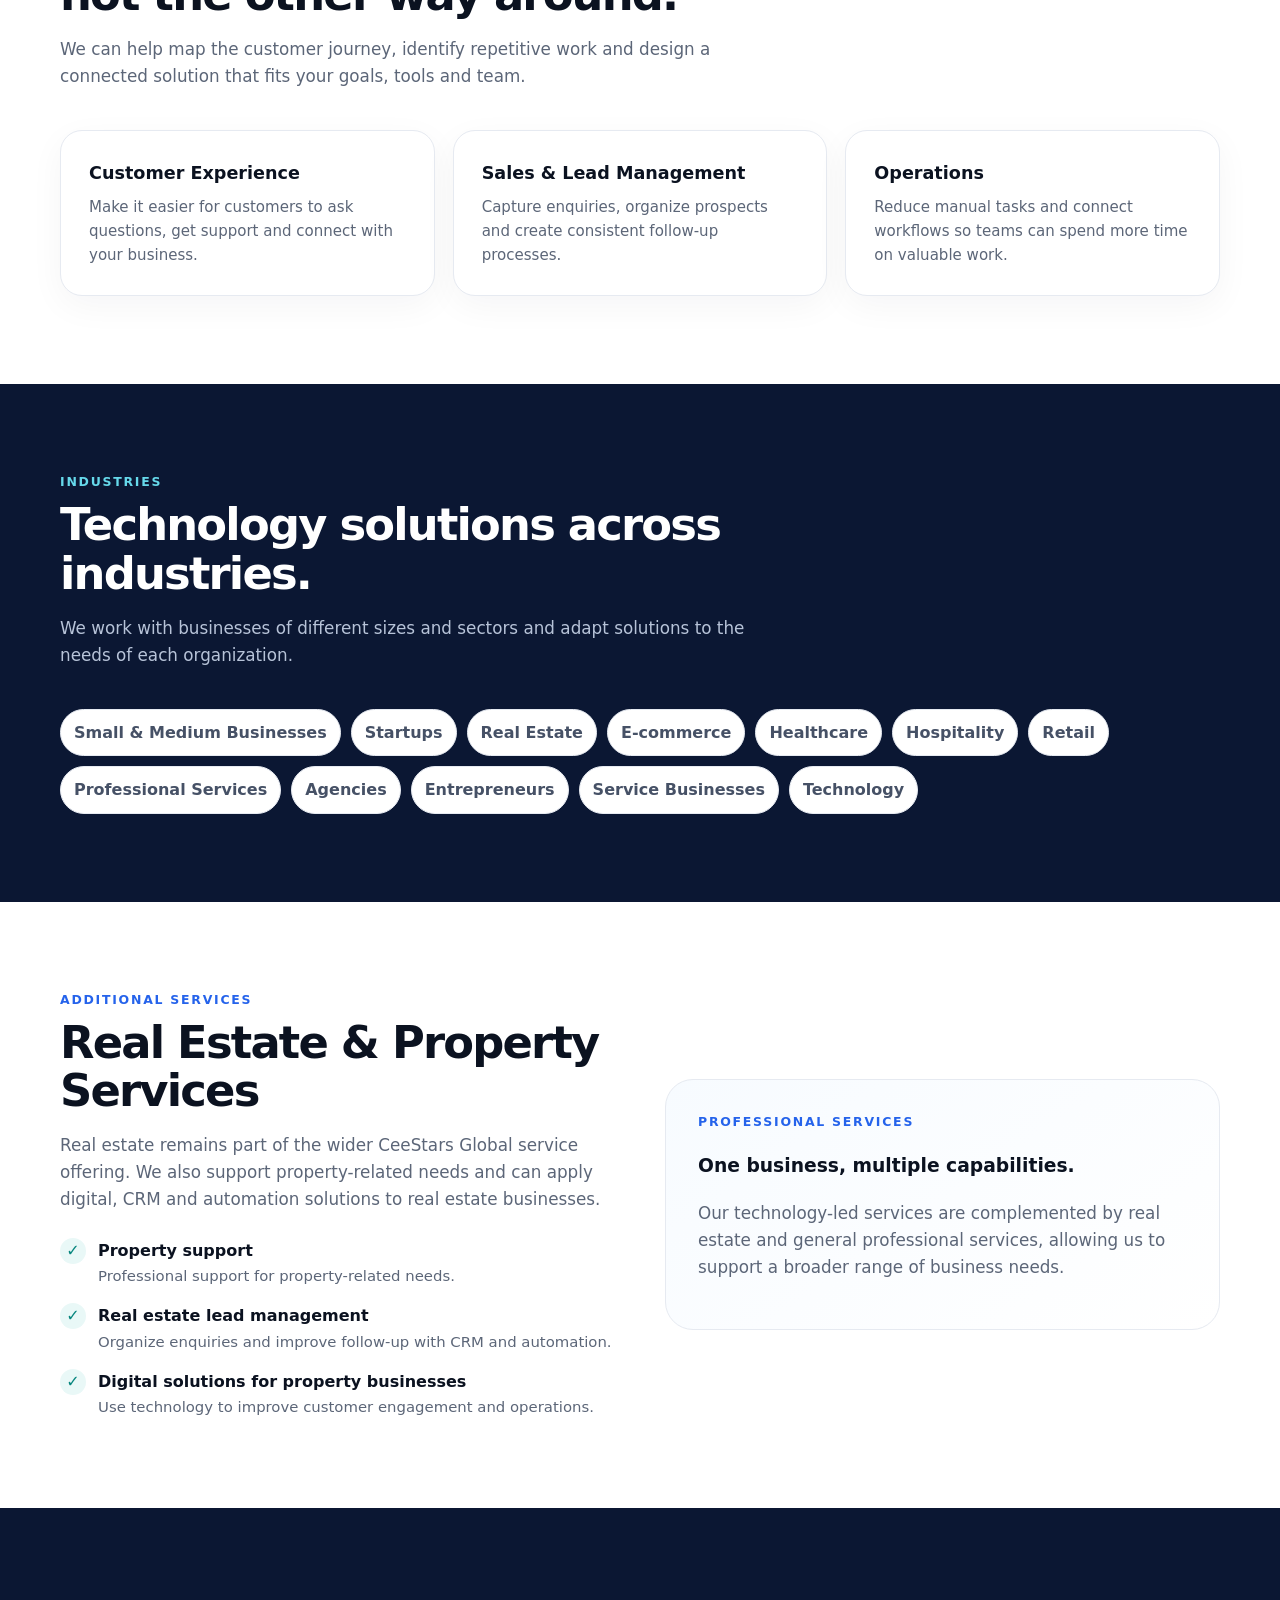
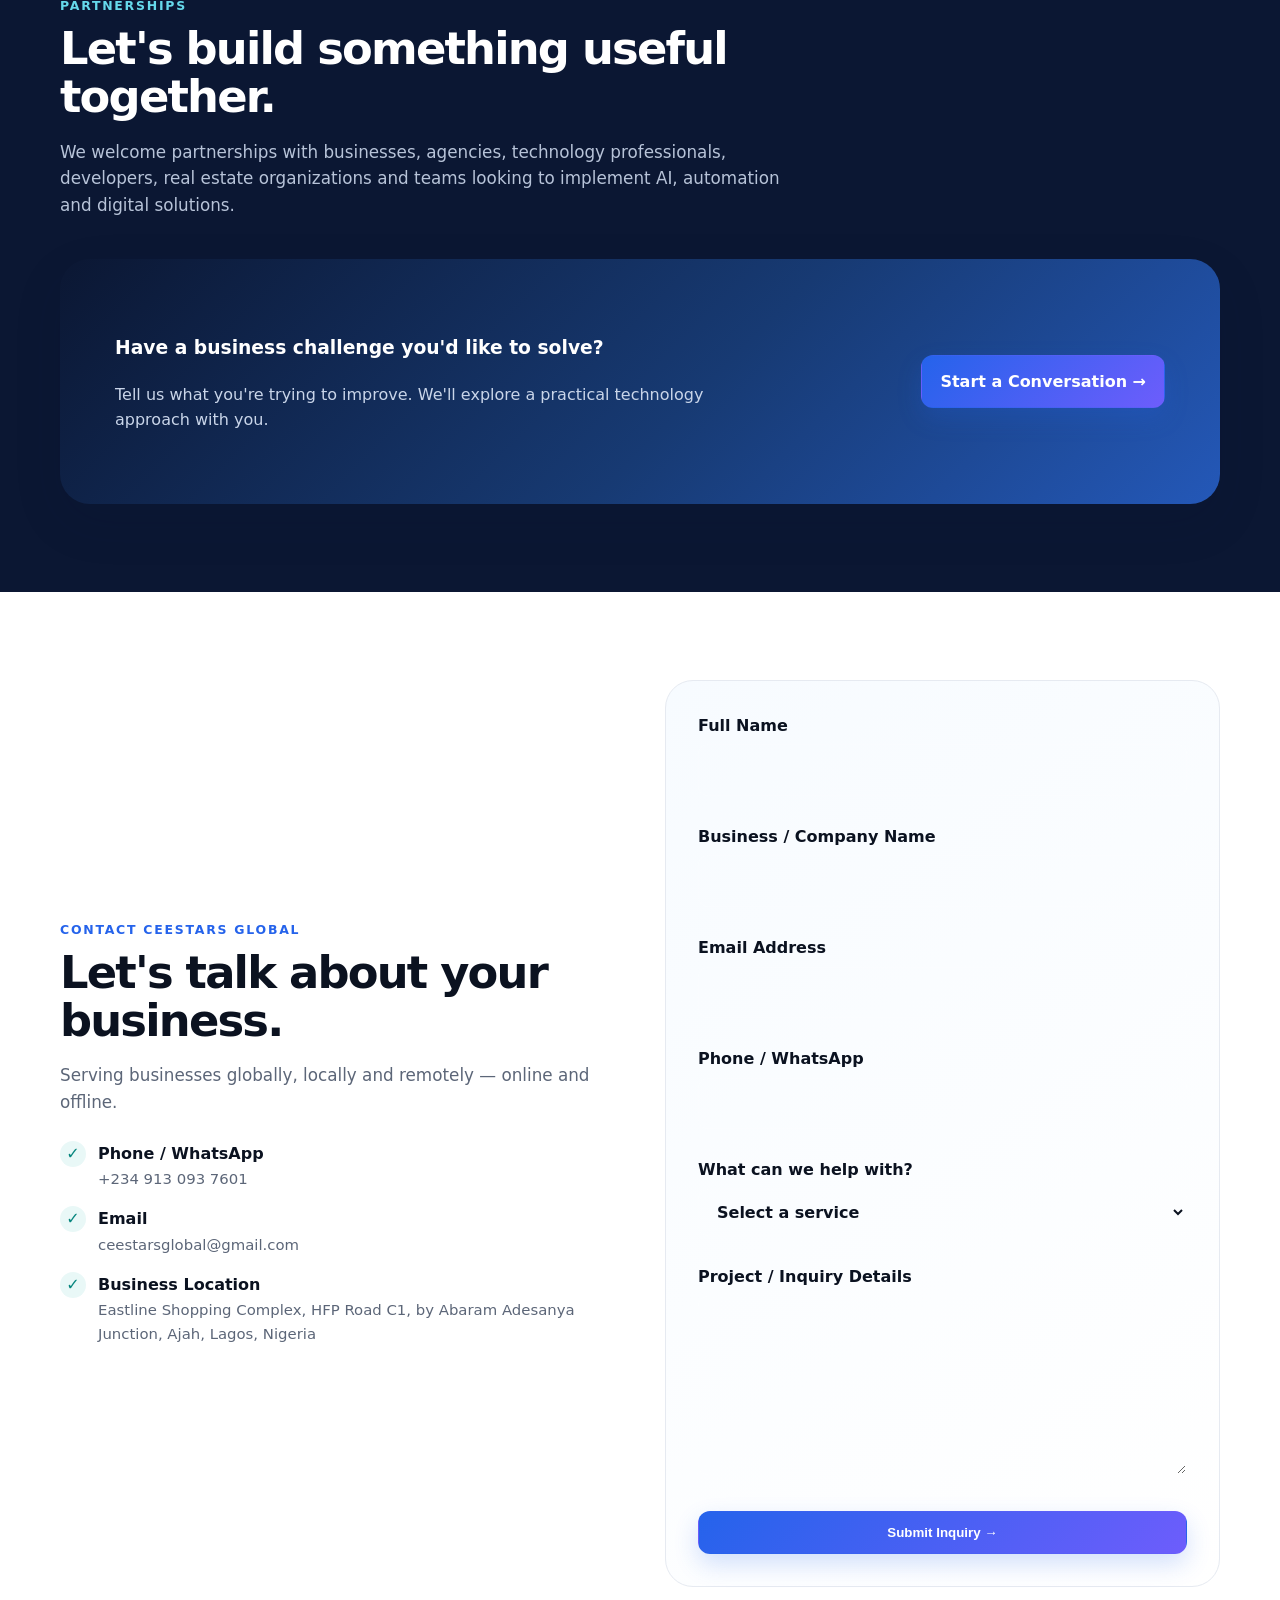
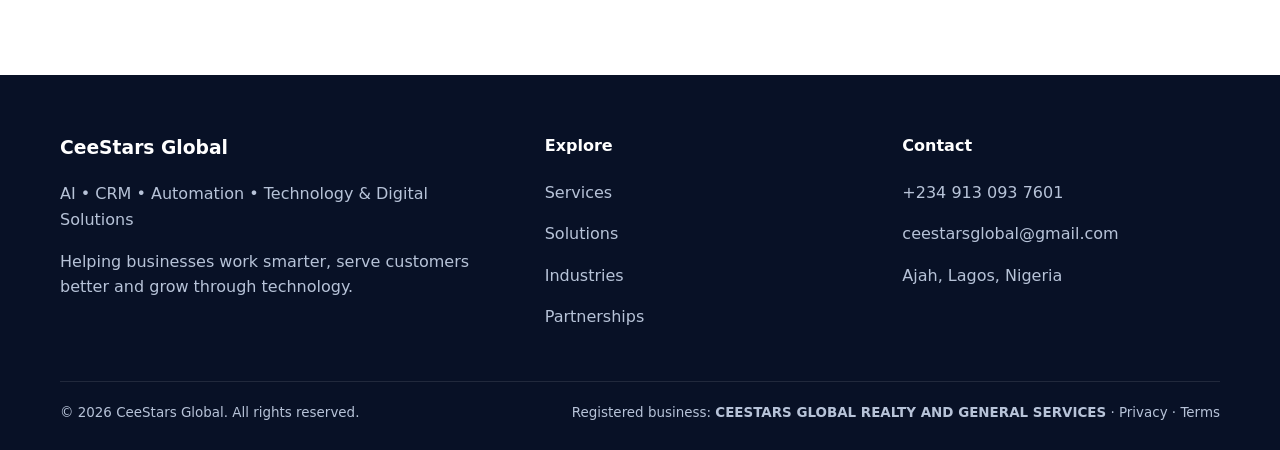
==== commit 83e3f702: "Add files via upload" ====
--- a/index.html
+++ b/index.html
@@ -136,7 +136,7 @@
     <p class="lead">Serving businesses globally, locally and remotely — online and offline.</p>
     <div class="checks">
       <div class="check"><span class="checkmark">✓</span><div><b>Phone / WhatsApp</b><p><a href="tel:+2349130937601">+234 913 093 7601</a></p></div></div>
-      <div class="check"><span class="checkmark">✓</span><div><b>Email</b><p><a href="mailto:kimiworkflow@gmail.com">kimiworkflow@gmail.com</a></p></div></div>
+      <div class="check"><span class="checkmark">✓</span><div><b>Email</b><p><a href="mailto:ceestarsglobal@gmail.com">ceestarsglobal@gmail.com</a></p></div></div>
       <div class="check"><span class="checkmark">✓</span><div><b>Business Location</b><p>Eastline Shopping Complex, HFP Road C1, by Abaram Adesanya Junction, Ajah, Lagos, Nigeria</p></div></div>
     </div>
   </div>
@@ -162,7 +162,7 @@
 <div class="footer-grid">
   <div><h3>CeeStars Global</h3><p>AI • CRM • Automation • Technology & Digital Solutions</p><p>Helping businesses work smarter, serve customers better and grow through technology.</p></div>
   <div><h4>Explore</h4><p><a href="#services">Services</a></p><p><a href="#solutions">Solutions</a></p><p><a href="#industries">Industries</a></p><p><a href="#partnerships">Partnerships</a></p></div>
-  <div><h4>Contact</h4><p><a href="tel:+2349130937601">+234 913 093 7601</a></p><p><a href="mailto:kimiworkflow@gmail.com">kimiworkflow@gmail.com</a></p><p>Ajah, Lagos, Nigeria</p></div>
+  <div><h4>Contact</h4><p><a href="tel:+2349130937601">+234 913 093 7601</a></p><p><a href="mailto:ceestarsglobal@gmail.com">ceestarsglobal@gmail.com</a></p><p>Ajah, Lagos, Nigeria</p></div>
 </div>
 <div class="footer-bottom">
   <span>© 2026 CeeStars Global. All rights reserved.</span>
@@ -174,4 +174,4 @@
 document.querySelector('.menu').addEventListener('click',()=>{const n=document.querySelector('.navlinks'); n.style.display=n.style.display==='flex'?'none':'flex'; n.style.position='absolute'; n.style.top='68px'; n.style.left='0'; n.style.right='0'; n.style.padding='18px'; n.style.background='#fff'; n.style.flexDirection='column'; n.style.borderBottom='1px solid #e6eaf1';});
 </script>
 </body>
-</html>
+</html>
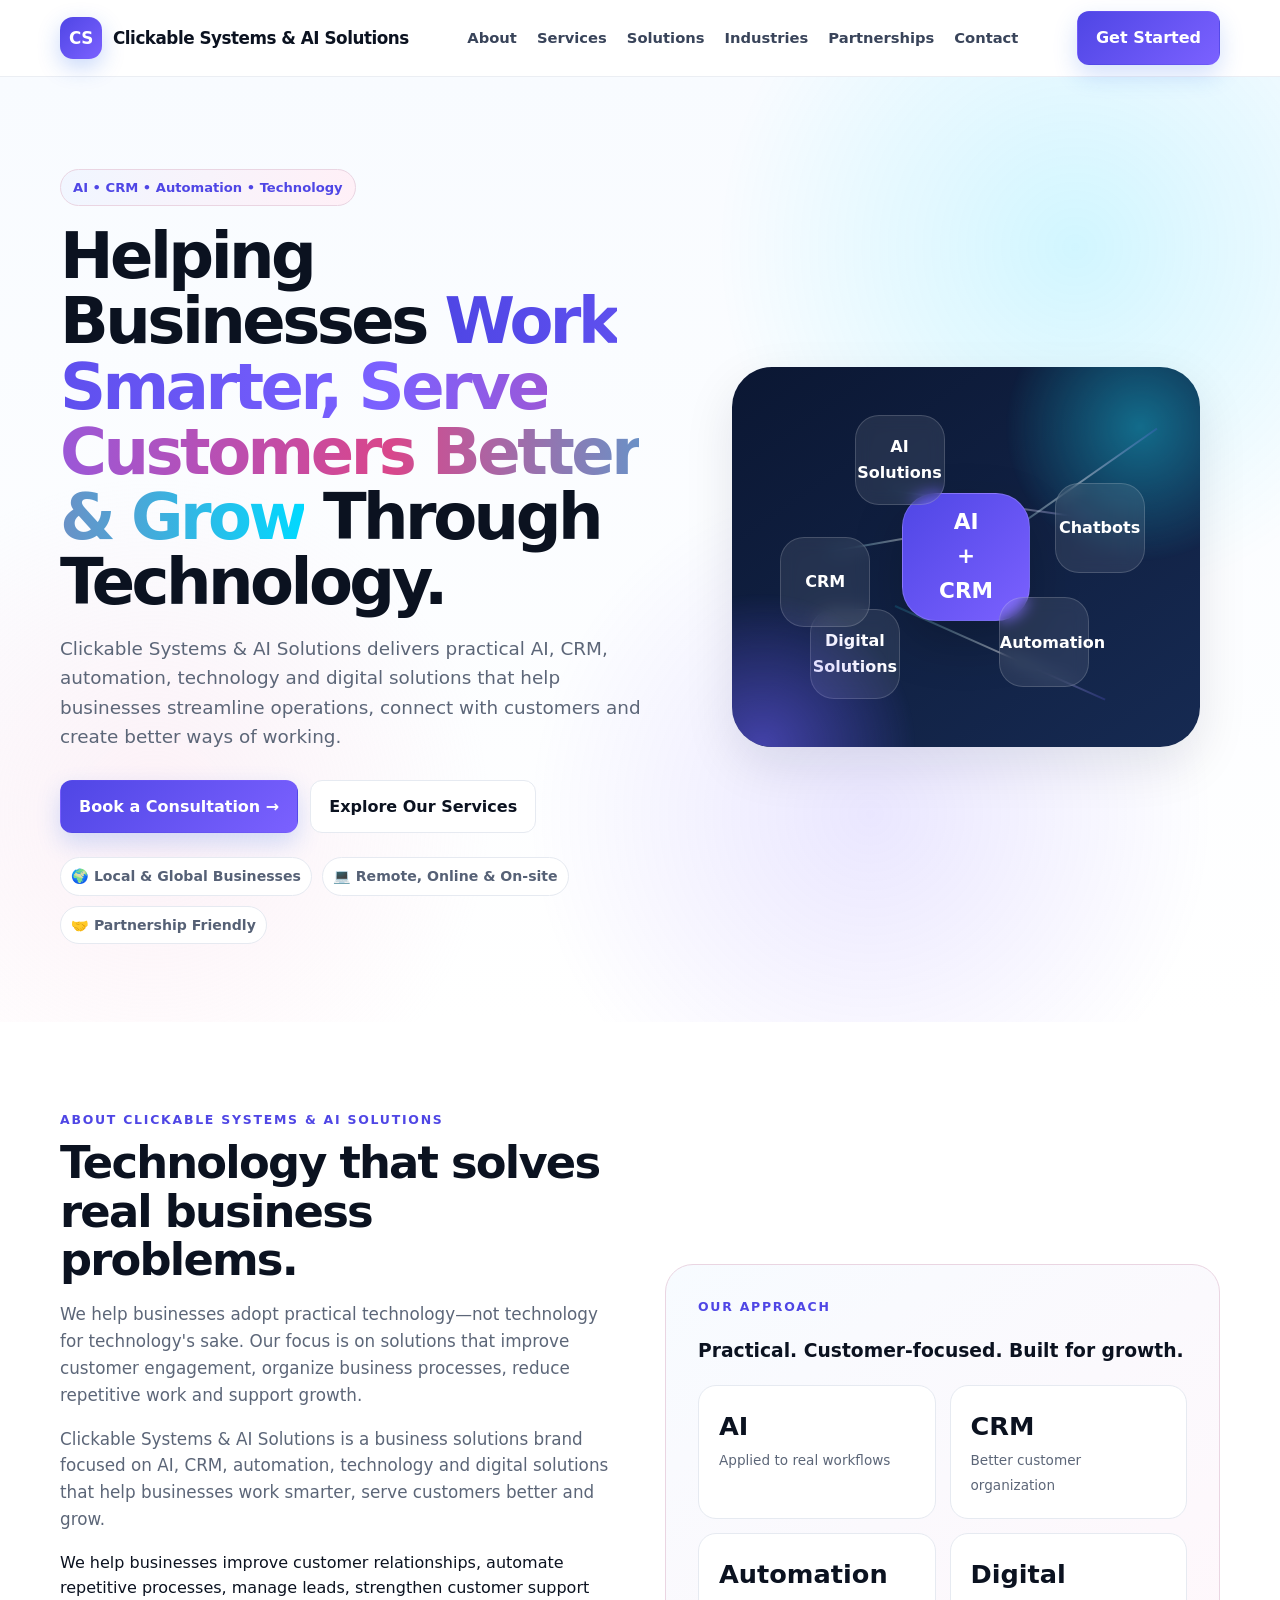
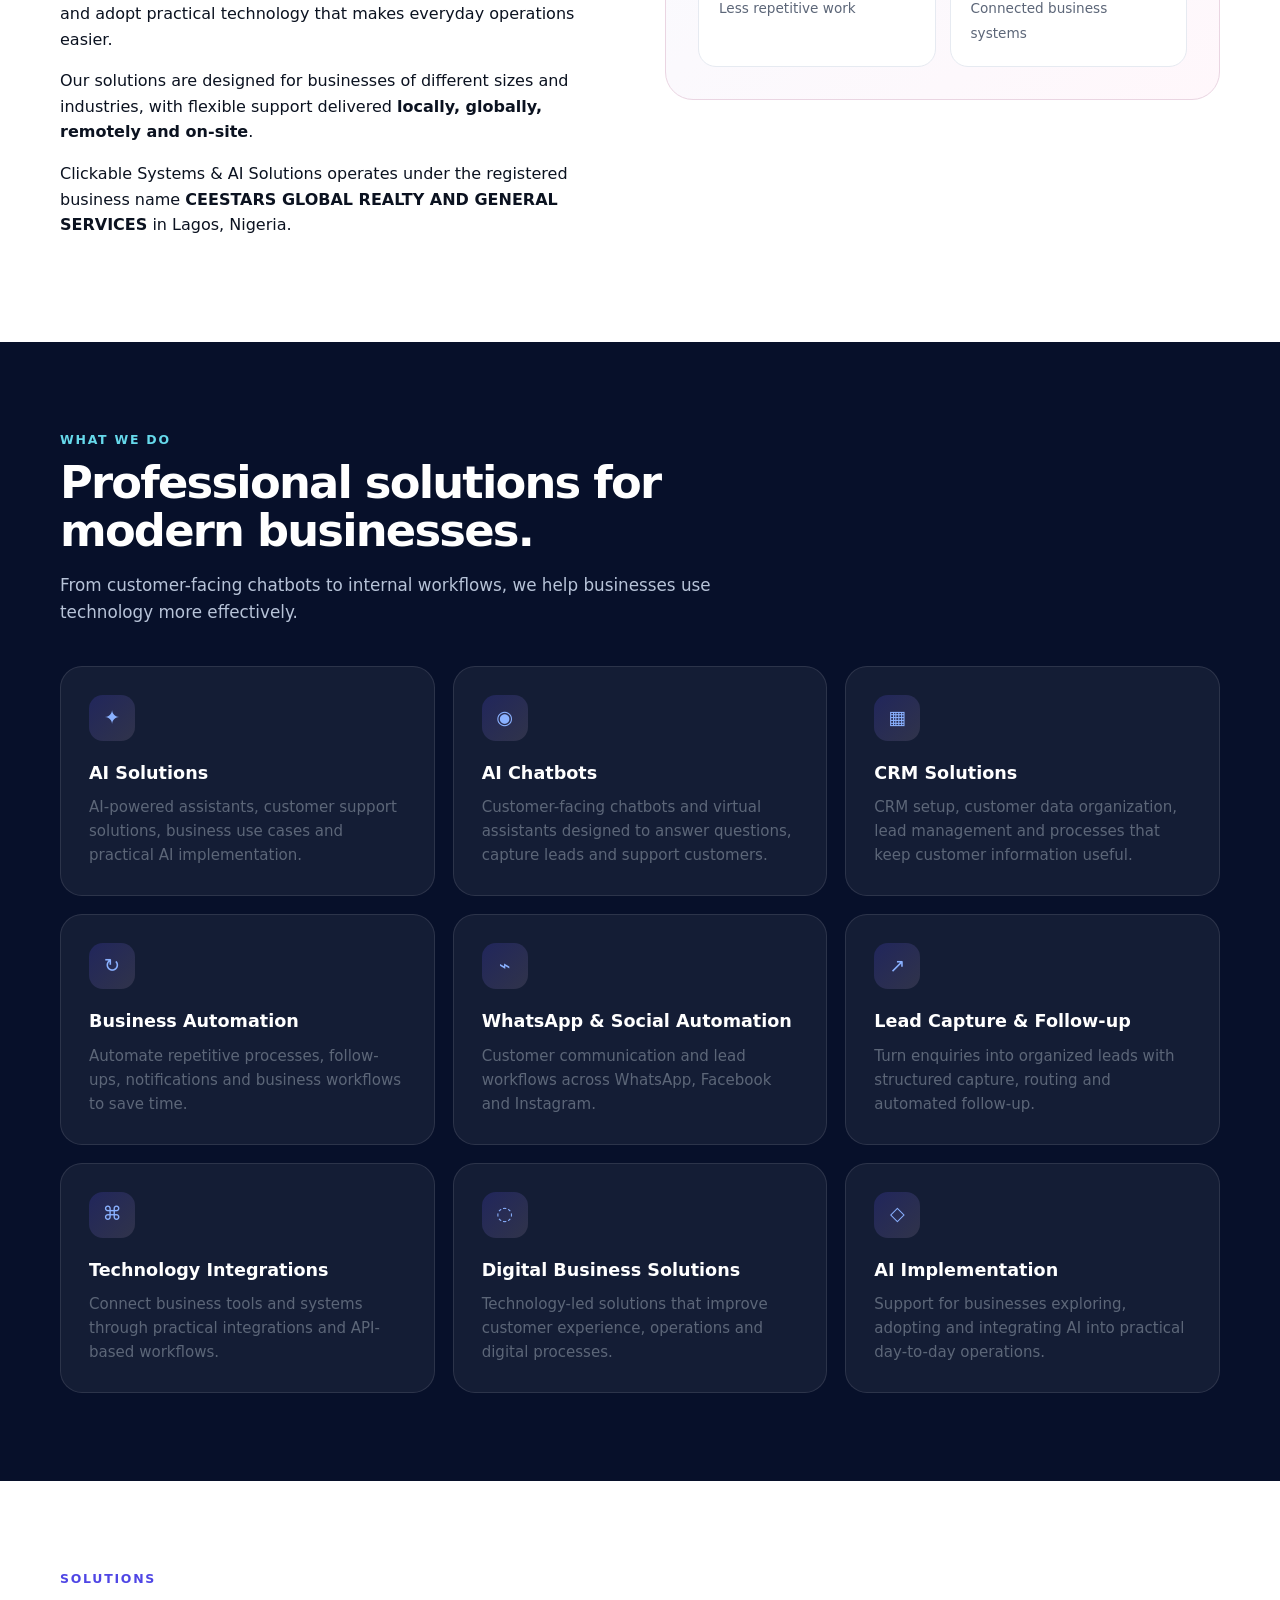
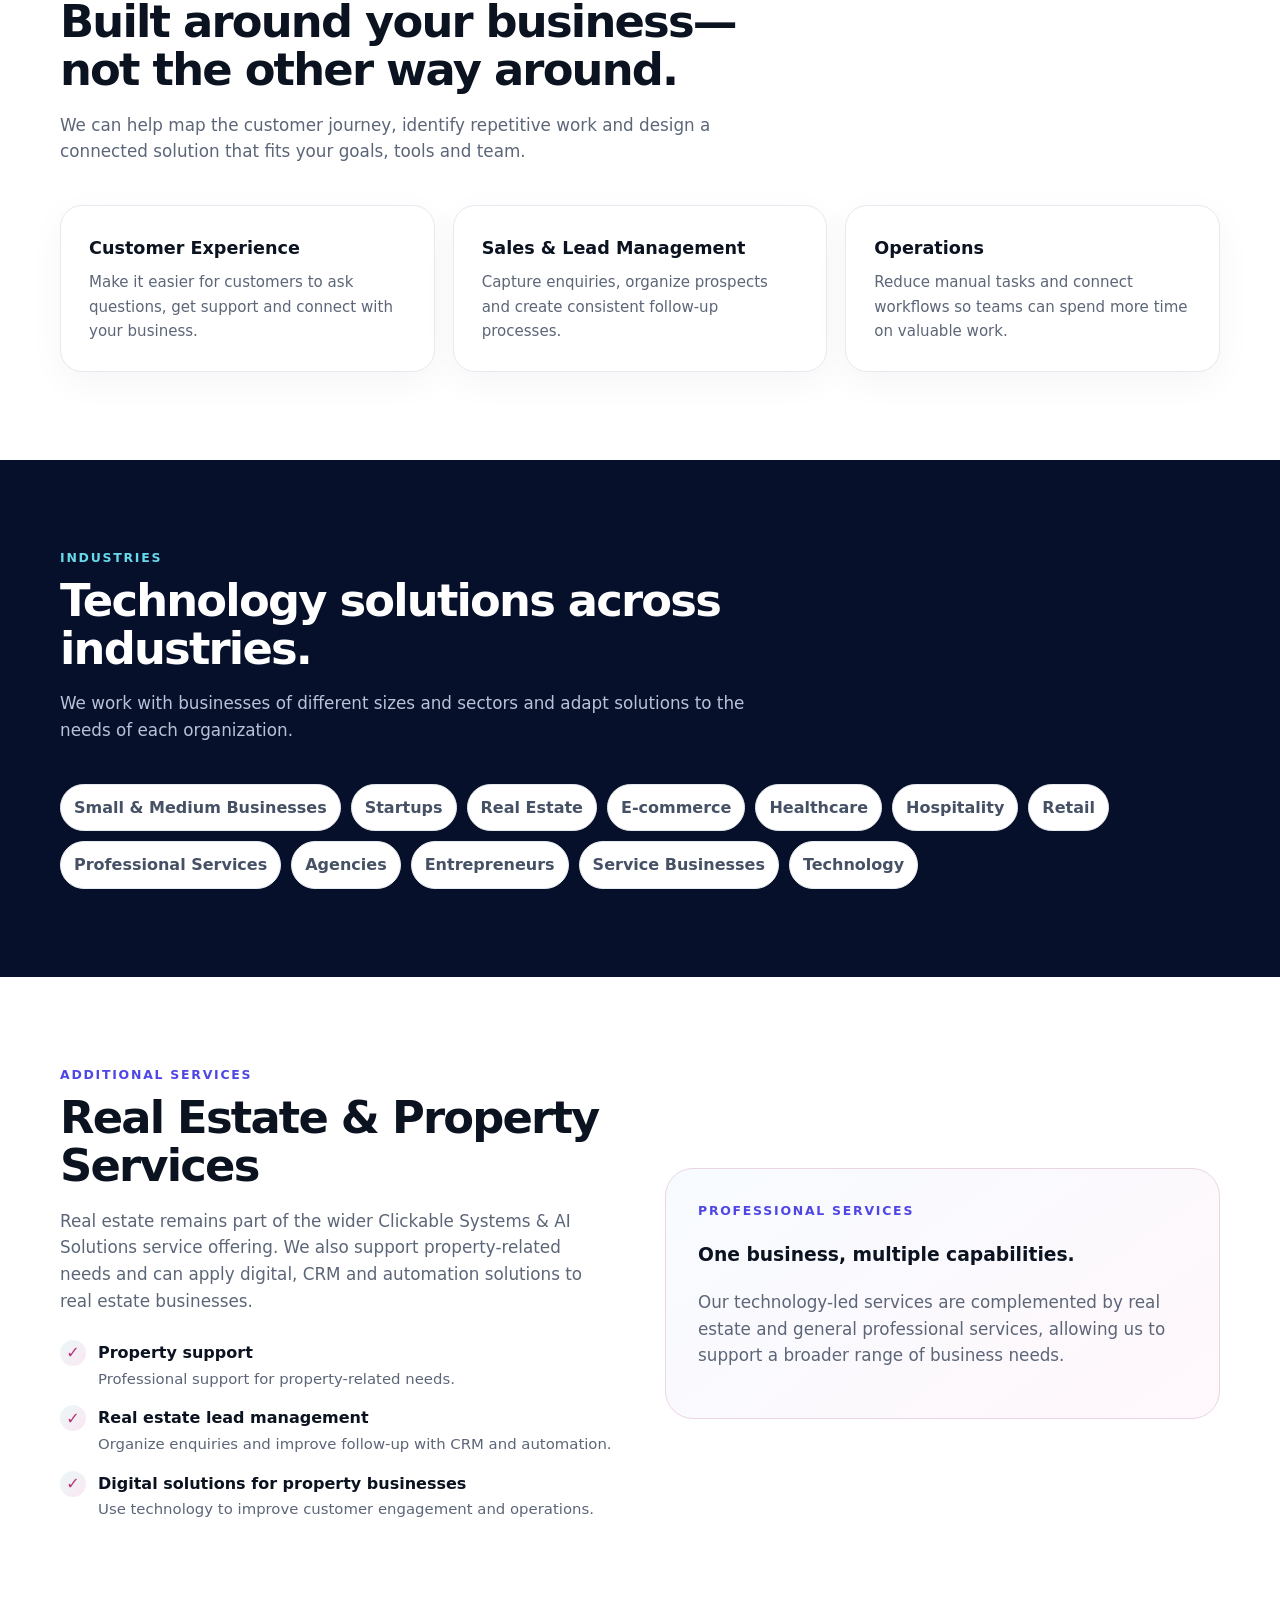
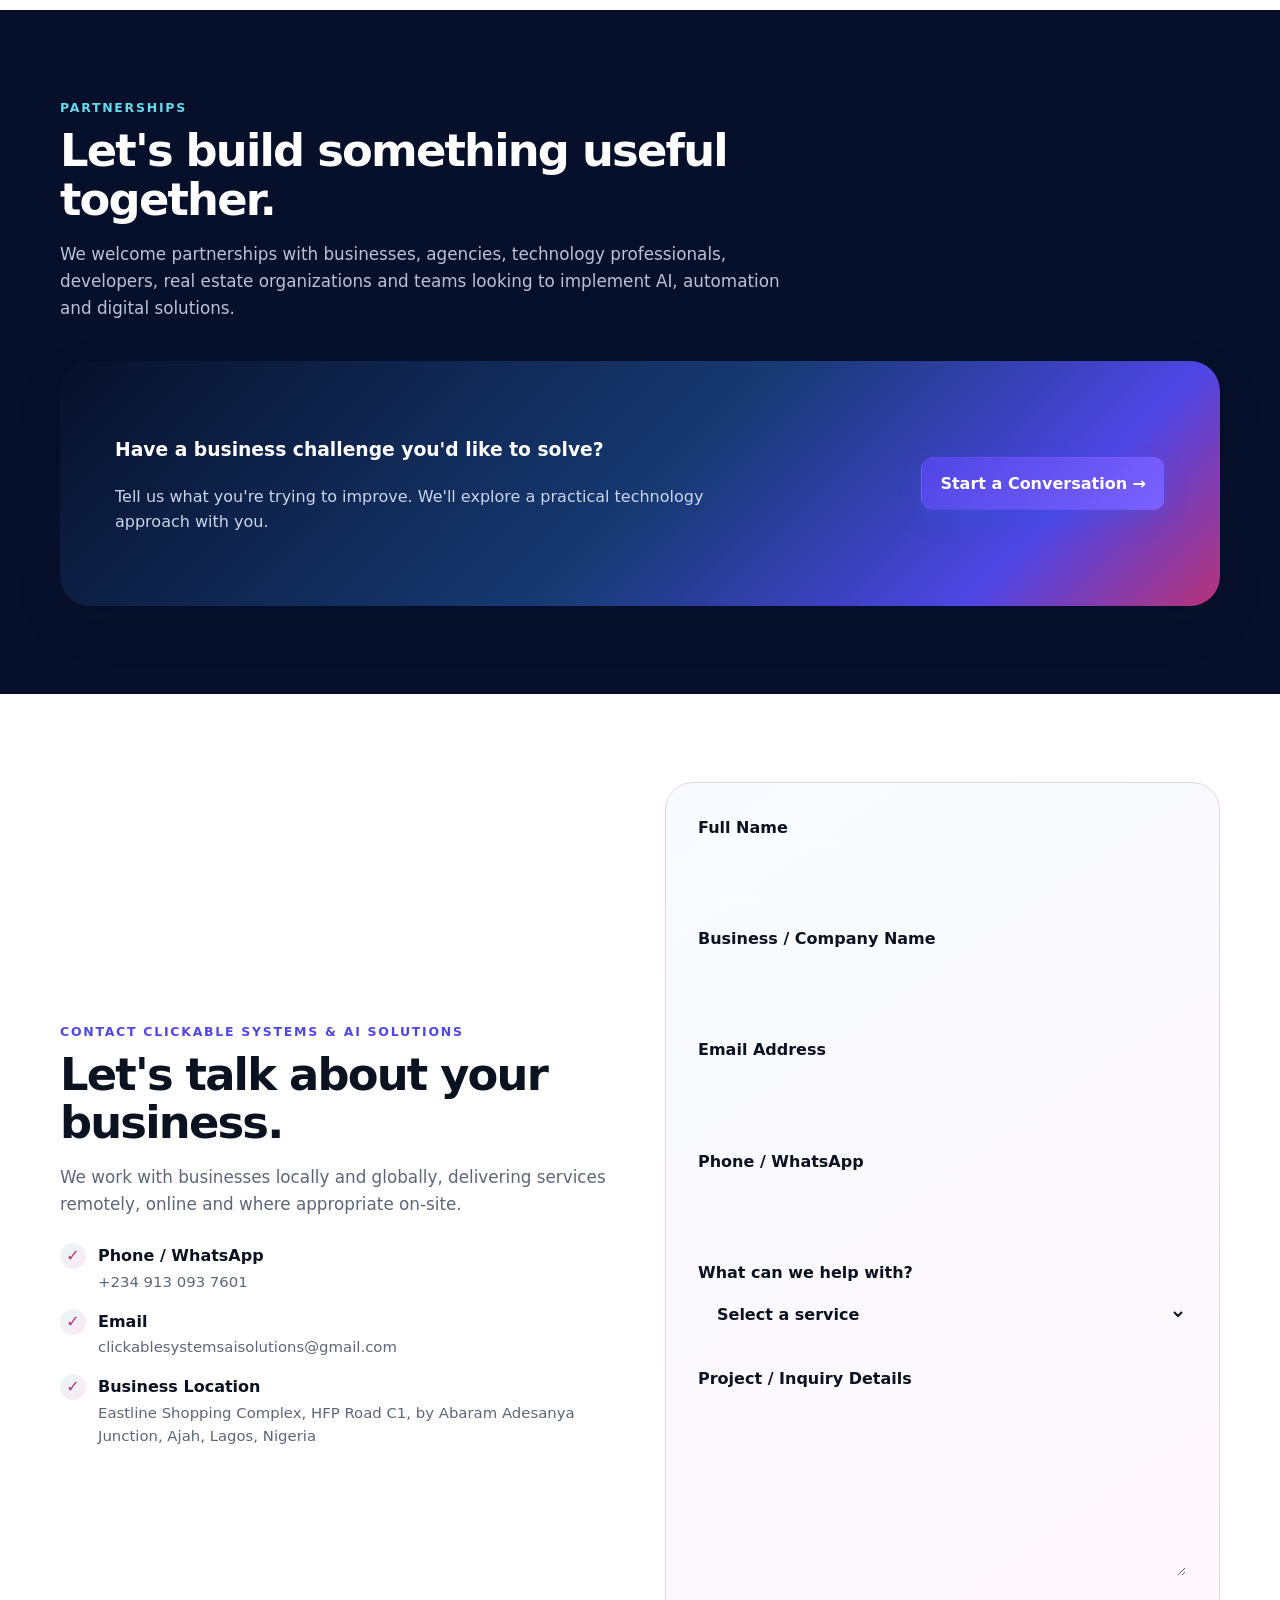
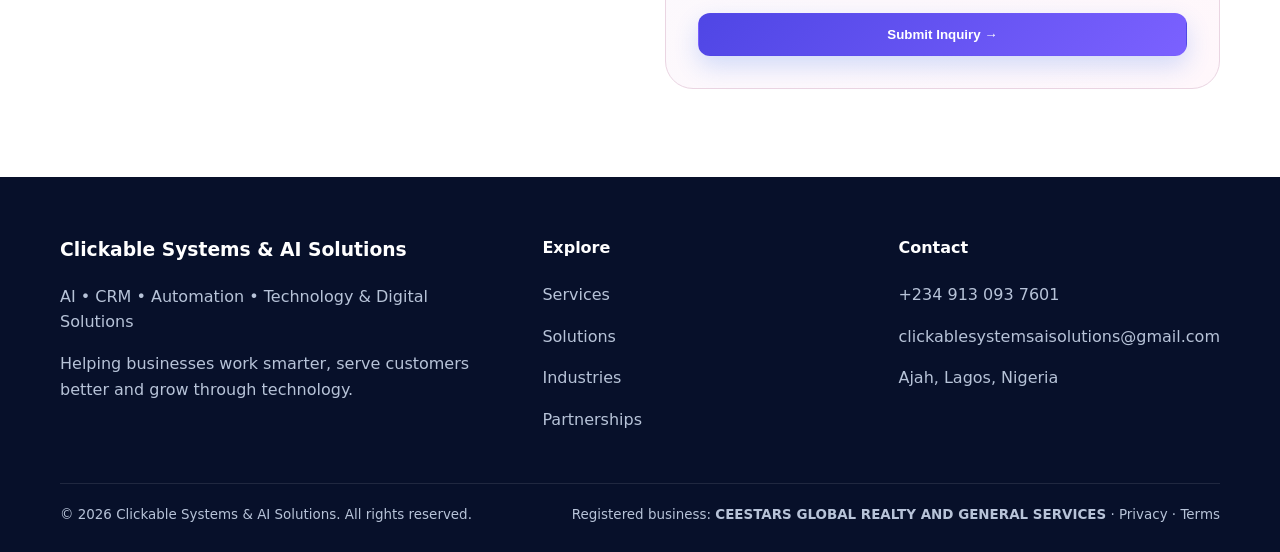
==== commit 1a995ae7: "Add files via upload" ====
--- a/index.html
+++ b/index.html
@@ -3,14 +3,14 @@
 <head>
 <meta charset="utf-8">
 <meta name="viewport" content="width=device-width, initial-scale=1">
-<title>CeeStars Global | AI, CRM, Automation & Digital Solutions</title>
-<meta name="description" content="CeeStars Global helps businesses use AI, CRM, automation, technology and digital solutions to work smarter, serve customers better and grow. Serving businesses globally, locally and remotely.">
+<title>Clickable Systems & AI Solutions | AI, CRM, Automation & Digital Solutions</title>
+<meta name="description" content="Clickable Systems & AI Solutions helps businesses use AI, CRM, automation, technology and digital solutions to work smarter, serve customers better and grow. Serving businesses globally, locally and remotely.">
 <link rel="stylesheet" href="styles.css">
 </head>
 <body>
 <header>
   <div class="container nav">
-    <a class="brand" href="#home"><span class="logo">CG</span><span>CeeStars Global</span></a>
+    <a class="brand" href="#home"><span class="logo">CS</span><span>Clickable Systems & AI Solutions</span></a>
     <nav class="navlinks">
       <a href="#about">About</a><a href="#services">Services</a><a href="#solutions">Solutions</a><a href="#industries">Industries</a><a href="#partnerships">Partnerships</a><a href="#contact">Contact</a>
     </nav>
@@ -25,12 +25,12 @@
   <div>
     <span class="eyebrow">AI • CRM • Automation • Technology</span>
     <h1>Helping Businesses <span class="gradient">Work Smarter, Serve Customers Better & Grow</span> Through Technology.</h1>
-    <p>CeeStars Global delivers practical AI, CRM, automation, technology and digital solutions that help businesses streamline operations, connect with customers and create better ways of working.</p>
+    <p>Clickable Systems & AI Solutions delivers practical AI, CRM, automation, technology and digital solutions that help businesses streamline operations, connect with customers and create better ways of working.</p>
     <div class="actions">
       <a class="btn btn-primary" href="#contact">Book a Consultation →</a>
       <a class="btn btn-secondary" href="#services">Explore Our Services</a>
     </div>
-    <div class="meta"><span>🌍 Global & Local</span><span>💻 Remote & On-site</span><span>🤝 Partnership Friendly</span></div>
+    <div class="meta"><span>🌍 Local & Global Businesses</span><span>💻 Remote, Online & On-site</span><span>🤝 Partnership Friendly</span></div>
   </div>
   <div class="visual" aria-label="AI and business technology visual">
     <div class="orbit">
@@ -47,10 +47,10 @@
 <section id="about">
 <div class="container split">
   <div>
-    <div class="kicker">About CeeStars Global</div>
+    <div class="kicker">About Clickable Systems & AI Solutions</div>
     <h2>Technology that solves real business problems.</h2>
     <p class="lead">We help businesses adopt practical technology—not technology for technology's sake. Our focus is on solutions that improve customer engagement, organize business processes, reduce repetitive work and support growth.</p>
-    <p class="lead">CeeStars Global is a business solutions brand focused on AI, CRM, automation, technology and digital solutions that help businesses work smarter, serve customers better and grow.</p><p>We help businesses improve customer relationships, automate repetitive processes, manage leads, strengthen customer support and adopt practical technology that makes everyday operations easier.</p><p>Our solutions are designed for businesses of different sizes and industries, with flexible support delivered <strong>locally, globally, remotely and on-site</strong>.</p><p>CeeStars Global operates under the registered business name <strong>CEESTARS GLOBAL REALTY AND GENERAL SERVICES</strong> in Lagos, Nigeria.</p>
+    <p class="lead">Clickable Systems & AI Solutions is a business solutions brand focused on AI, CRM, automation, technology and digital solutions that help businesses work smarter, serve customers better and grow.</p><p>We help businesses improve customer relationships, automate repetitive processes, manage leads, strengthen customer support and adopt practical technology that makes everyday operations easier.</p><p>Our solutions are designed for businesses of different sizes and industries, with flexible support delivered <strong>locally, globally, remotely and on-site</strong>.</p><p>Clickable Systems & AI Solutions operates under the registered business name <strong>CEESTARS GLOBAL REALTY AND GENERAL SERVICES</strong> in Lagos, Nigeria.</p>
   </div>
   <div class="statbox">
     <div class="kicker">Our approach</div>
@@ -107,7 +107,7 @@
   <div>
     <div class="kicker">Additional Services</div>
     <h2>Real Estate & Property Services</h2>
-    <p class="lead">Real estate remains part of the wider CeeStars Global service offering. We also support property-related needs and can apply digital, CRM and automation solutions to real estate businesses.</p>
+    <p class="lead">Real estate remains part of the wider Clickable Systems & AI Solutions service offering. We also support property-related needs and can apply digital, CRM and automation solutions to real estate businesses.</p>
     <div class="checks">
       <div class="check"><span class="checkmark">✓</span><div><b>Property support</b><p>Professional support for property-related needs.</p></div></div>
       <div class="check"><span class="checkmark">✓</span><div><b>Real estate lead management</b><p>Organize enquiries and improve follow-up with CRM and automation.</p></div></div>
@@ -131,18 +131,18 @@
 <section id="contact">
 <div class="container split">
   <div>
-    <div class="kicker">Contact CeeStars Global</div>
+    <div class="kicker">Contact Clickable Systems & AI Solutions</div>
     <h2>Let's talk about your business.</h2>
-    <p class="lead">Serving businesses globally, locally and remotely — online and offline.</p>
+    <p class="lead">We work with businesses locally and globally, delivering services remotely, online and where appropriate on-site.</p>
     <div class="checks">
       <div class="check"><span class="checkmark">✓</span><div><b>Phone / WhatsApp</b><p><a href="tel:+2349130937601">+234 913 093 7601</a></p></div></div>
-      <div class="check"><span class="checkmark">✓</span><div><b>Email</b><p><a href="mailto:ceestarsglobal@gmail.com">ceestarsglobal@gmail.com</a></p></div></div>
+      <div class="check"><span class="checkmark">✓</span><div><b>Email</b><p><a href="mailto:clickablesystemsaisolutions@gmail.com">clickablesystemsaisolutions@gmail.com</a></p></div></div>
       <div class="check"><span class="checkmark">✓</span><div><b>Business Location</b><p>Eastline Shopping Complex, HFP Road C1, by Abaram Adesanya Junction, Ajah, Lagos, Nigeria</p></div></div>
     </div>
   </div>
   <div class="statbox">
-    <form name="ceestars-contact" method="POST" data-netlify="true" netlify-honeypot="bot-field">
-      <input type="hidden" name="form-name" value="ceestars-contact">
+    <form name="clickable-contact" method="POST" data-netlify="true" netlify-honeypot="bot-field">
+      <input type="hidden" name="form-name" value="clickable-contact">
       <p class="hidden-field"><label>Don’t fill this out if you’re human: <input name="bot-field"></label></p>
       <label>Full Name<input type="text" name="name" required></label>
       <label>Business / Company Name<input type="text" name="company"></label>
@@ -160,12 +160,12 @@
 <footer>
 <div class="container">
 <div class="footer-grid">
-  <div><h3>CeeStars Global</h3><p>AI • CRM • Automation • Technology & Digital Solutions</p><p>Helping businesses work smarter, serve customers better and grow through technology.</p></div>
+  <div><h3>Clickable Systems & AI Solutions</h3><p>AI • CRM • Automation • Technology & Digital Solutions</p><p>Helping businesses work smarter, serve customers better and grow through technology.</p></div>
   <div><h4>Explore</h4><p><a href="#services">Services</a></p><p><a href="#solutions">Solutions</a></p><p><a href="#industries">Industries</a></p><p><a href="#partnerships">Partnerships</a></p></div>
-  <div><h4>Contact</h4><p><a href="tel:+2349130937601">+234 913 093 7601</a></p><p><a href="mailto:ceestarsglobal@gmail.com">ceestarsglobal@gmail.com</a></p><p>Ajah, Lagos, Nigeria</p></div>
+  <div><h4>Contact</h4><p><a href="tel:+2349130937601">+234 913 093 7601</a></p><p><a href="mailto:clickablesystemsaisolutions@gmail.com">clickablesystemsaisolutions@gmail.com</a></p><p>Ajah, Lagos, Nigeria</p></div>
 </div>
 <div class="footer-bottom">
-  <span>© 2026 CeeStars Global. All rights reserved.</span>
+  <span>© 2026 Clickable Systems & AI Solutions. All rights reserved.</span>
   <span>Registered business: <strong>CEESTARS GLOBAL REALTY AND GENERAL SERVICES</strong> · <a href="privacy.html">Privacy</a> · <a href="terms.html">Terms</a></span>
 </div>
 </div>
--- a/styles.css
+++ b/styles.css
@@ -4,10 +4,12 @@
   --muted:#5c6678;
   --paper:#f7f9fc;
   --white:#ffffff;
-  --navy:#0b1733;
-  --blue:#2563eb;
-  --cyan:#16b8d4;
-  --violet:#6d5dfc;
+  --navy:#07102a;
+  --blue:#4f46e5;
+  --cyan:#00d9ff;
+  --pink:#f9d5e5;
+  --pink-soft:#fce7f3;
+  --violet:#7b61ff;
   --line:#e6eaf1;
   --shadow:0 18px 50px rgba(11,23,51,.10);
   --radius:22px;
@@ -24,20 +26,22 @@
 .brand span{font-size:1.05rem}
 .navlinks{display:flex;gap:20px;align-items:center;font-size:.92rem;font-weight:650;color:#39445a}
 .navlinks a:hover{color:var(--blue)}
+.navlinks a:nth-child(4):hover,.navlinks a:nth-child(5):hover{color:#d9468b}
 .btn{display:inline-flex;align-items:center;justify-content:center;gap:8px;padding:13px 18px;border-radius:12px;font-weight:750;border:1px solid transparent;transition:.2s}
 .btn-primary{color:#fff;background:linear-gradient(135deg,var(--blue),var(--violet));box-shadow:0 10px 25px rgba(37,99,235,.2)}
 .btn-primary:hover{transform:translateY(-1px);box-shadow:0 14px 30px rgba(37,99,235,.27)}
 .btn-secondary{background:#fff;border-color:var(--line)}
 .menu{display:none;border:0;background:none;font-size:1.5rem}
-.hero{background:
- radial-gradient(circle at 85% 20%,rgba(22,184,212,.18),transparent 27%),
- radial-gradient(circle at 70% 75%,rgba(109,93,252,.15),transparent 30%),
+ .hero{background:
+ radial-gradient(circle at 84% 18%,rgba(0,217,255,.16),transparent 27%),
+ radial-gradient(circle at 68% 78%,rgba(123,97,255,.15),transparent 30%),
+ radial-gradient(circle at 12% 78%,rgba(249,213,229,.32),transparent 25%),
  linear-gradient(180deg,#f8fbff 0%,#fff 100%);
  padding:92px 0 78px;overflow:hidden}
 .hero-grid{display:grid;grid-template-columns:1.08fr .92fr;gap:56px;align-items:center}
-.eyebrow{display:inline-flex;padding:7px 12px;border:1px solid #dce7ff;border-radius:999px;background:#f1f6ff;color:#2453bd;font-size:.82rem;font-weight:800}
+.eyebrow{display:inline-flex;padding:7px 12px;border:1px solid #ead5e2;border-radius:999px;background:linear-gradient(90deg,#f1f6ff,#fff0f7);color:#4f46e5;font-size:.82rem;font-weight:800}
 h1{font-size:clamp(2.7rem,5vw,4.65rem);line-height:1.02;letter-spacing:-.055em;margin:18px 0}
-.gradient{background:linear-gradient(90deg,var(--blue),var(--violet),var(--cyan));-webkit-background-clip:text;background-clip:text;color:transparent}
+.gradient{background:linear-gradient(90deg,var(--blue),var(--violet),#d9468b,var(--cyan));-webkit-background-clip:text;background-clip:text;color:transparent}
 .hero p{font-size:1.15rem;color:var(--muted);max-width:680px}
 .actions{display:flex;gap:12px;flex-wrap:wrap;margin-top:28px}
 .meta{display:flex;gap:10px;flex-wrap:wrap;margin-top:24px;color:#566176;font-size:.88rem;font-weight:650}
@@ -61,27 +65,27 @@
 .grid{display:grid;gap:18px}
 .cards{grid-template-columns:repeat(3,1fr)}
 .card{padding:28px;background:#fff;border:1px solid var(--line);border-radius:var(--radius);box-shadow:0 10px 35px rgba(11,23,51,.045)}
-.card:hover{transform:translateY(-3px);box-shadow:var(--shadow);transition:.2s}
-.icon{width:46px;height:46px;border-radius:14px;display:grid;place-items:center;background:#eef4ff;color:var(--blue);font-size:1.2rem;margin-bottom:18px}
+.card:hover{transform:translateY(-3px);box-shadow:0 18px 50px rgba(79,70,229,.12),0 8px 24px rgba(249,213,229,.28);transition:.2s;border-color:#ead5e2}
+.icon{width:46px;height:46px;border-radius:14px;display:grid;place-items:center;background:linear-gradient(135deg,#eef4ff,var(--pink-soft));color:var(--blue);font-size:1.2rem;margin-bottom:18px}
 .card h3{margin:0 0 8px;font-size:1.1rem}
 .card p{margin:0;color:var(--muted);font-size:.94rem}
 .dark{background:var(--navy);color:#fff}
 .dark .lead{color:#b7c3d8}.dark .kicker{color:#66d9eb}
 .dark .card{background:rgba(255,255,255,.055);border-color:rgba(255,255,255,.10);box-shadow:none}
-.dark .icon{background:rgba(37,99,235,.18);color:#8ab1ff}
+.dark .icon{background:linear-gradient(135deg,rgba(79,70,229,.22),rgba(249,213,229,.12));color:#8ab1ff}
 .split{display:grid;grid-template-columns:1fr 1fr;gap:50px;align-items:center}
 .checks{display:grid;gap:14px;margin-top:25px}
 .check{display:flex;gap:12px;align-items:flex-start}
 .check b{display:block}.check p{margin:2px 0 0;color:var(--muted);font-size:.93rem}
-.checkmark{width:26px;height:26px;border-radius:50%;display:grid;place-items:center;background:#e9f8f7;color:#07867e;font-weight:900;flex:none}
-.statbox{padding:32px;border:1px solid var(--line);border-radius:28px;background:linear-gradient(145deg,#f7fbff,#fff)}
+.checkmark{width:26px;height:26px;border-radius:50%;display:grid;place-items:center;background:linear-gradient(135deg,#e9f8f7,var(--pink-soft));color:#b83278;font-weight:900;flex:none}
+.statbox{padding:32px;border:1px solid #ead5e2;border-radius:28px;background:linear-gradient(145deg,#f7fbff,#fff7fb)}
 .statgrid{display:grid;grid-template-columns:1fr 1fr;gap:14px;margin-top:18px}
 .stat{padding:20px;background:#fff;border:1px solid var(--line);border-radius:18px}
 .stat strong{font-size:1.6rem;display:block}.stat span{font-size:.85rem;color:var(--muted)}
 .industry{display:flex;flex-wrap:wrap;gap:10px}.pill{padding:10px 13px;border:1px solid var(--line);border-radius:999px;background:#fff;font-weight:650;color:#465166}
-.cta{padding:55px;border-radius:30px;background:linear-gradient(135deg,#0b1733,#173a73 55%,#2458b8);color:#fff;display:flex;justify-content:space-between;gap:30px;align-items:center;box-shadow:var(--shadow)}
+.cta{padding:55px;border-radius:30px;background:linear-gradient(135deg,#07102a,#173a73 52%,#4f46e5 82%,#b83278);color:#fff;display:flex;justify-content:space-between;gap:30px;align-items:center;box-shadow:var(--shadow)}
 .cta p{color:#c9d5e9;max-width:650px}
-footer{background:#081126;color:#b7c3d8;padding:58px 0 26px}
+footer{background:#07102a;color:#b7c3d8;padding:58px 0 26px}
 .footer-grid{display:grid;grid-template-columns:1.4fr 1fr 1fr;gap:40px}
 footer h3,footer h4{color:#fff;margin-top:0}
 footer a:hover{color:#fff}
